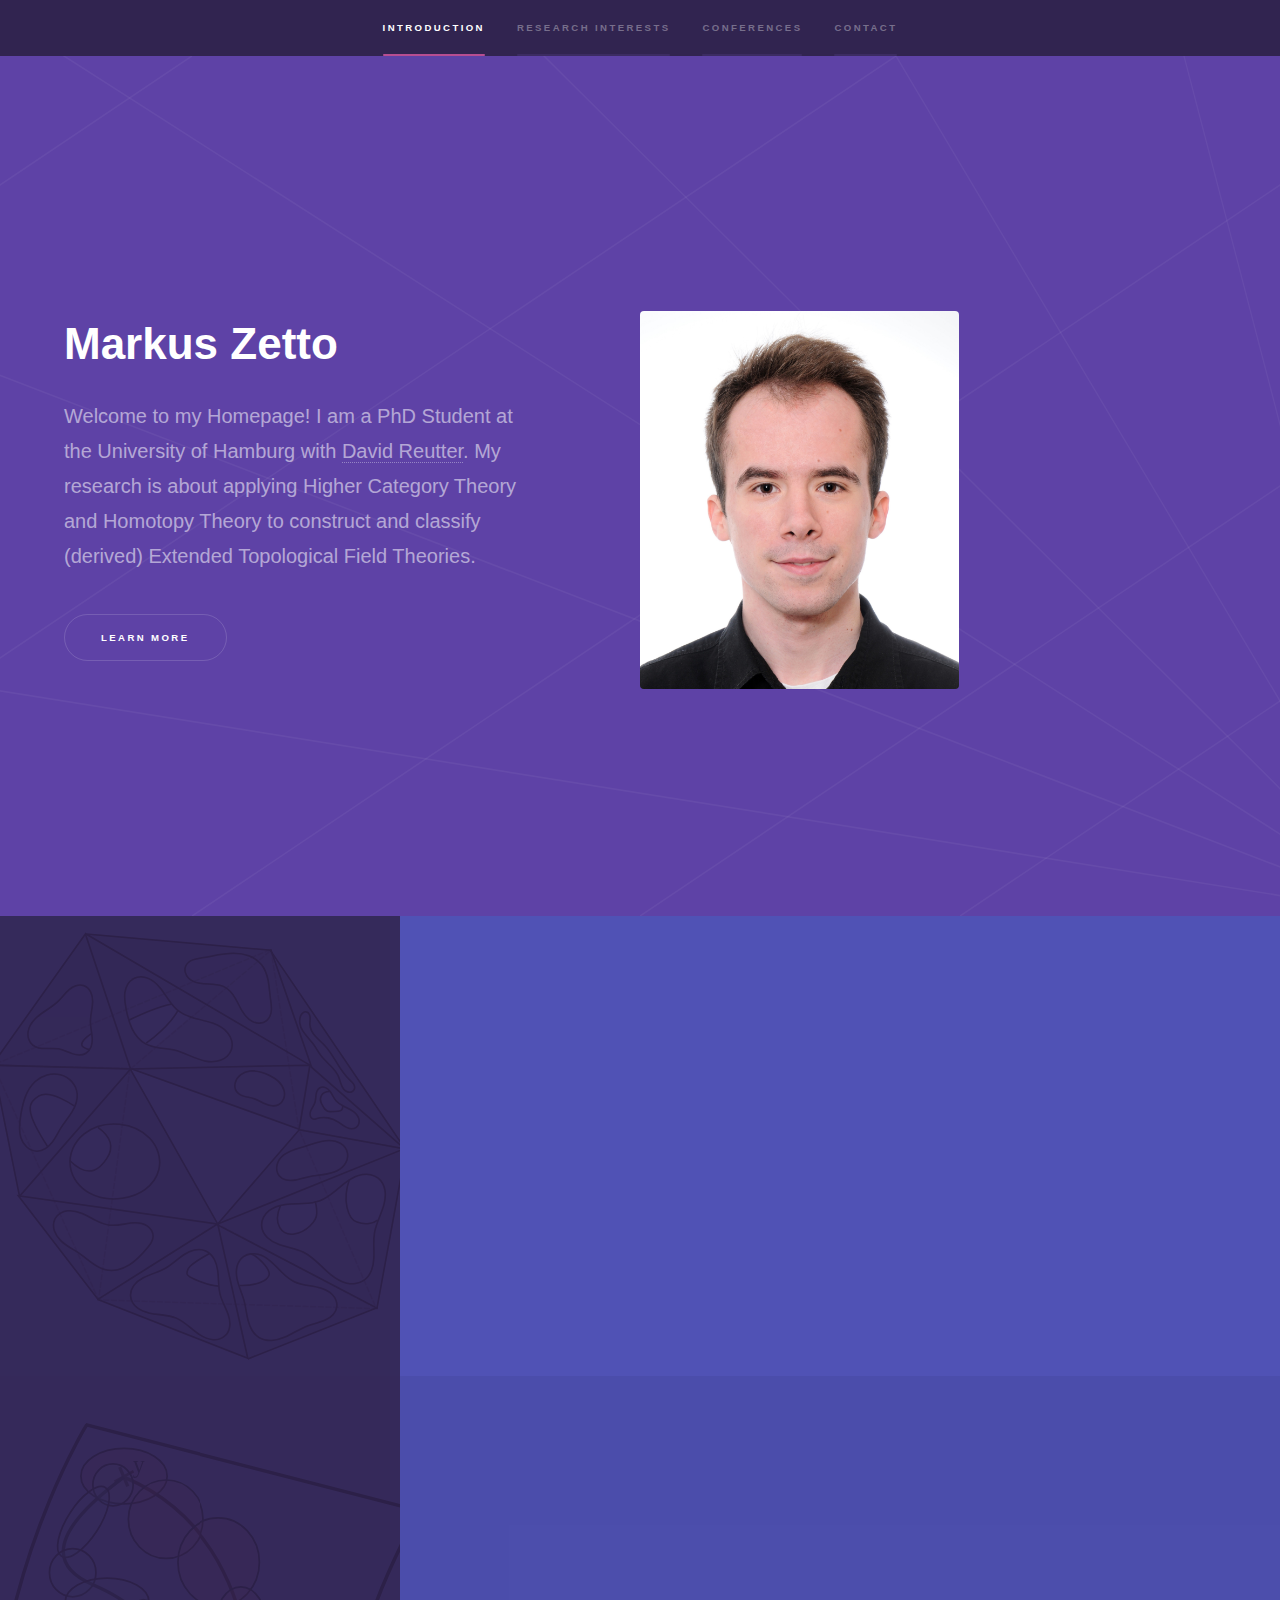
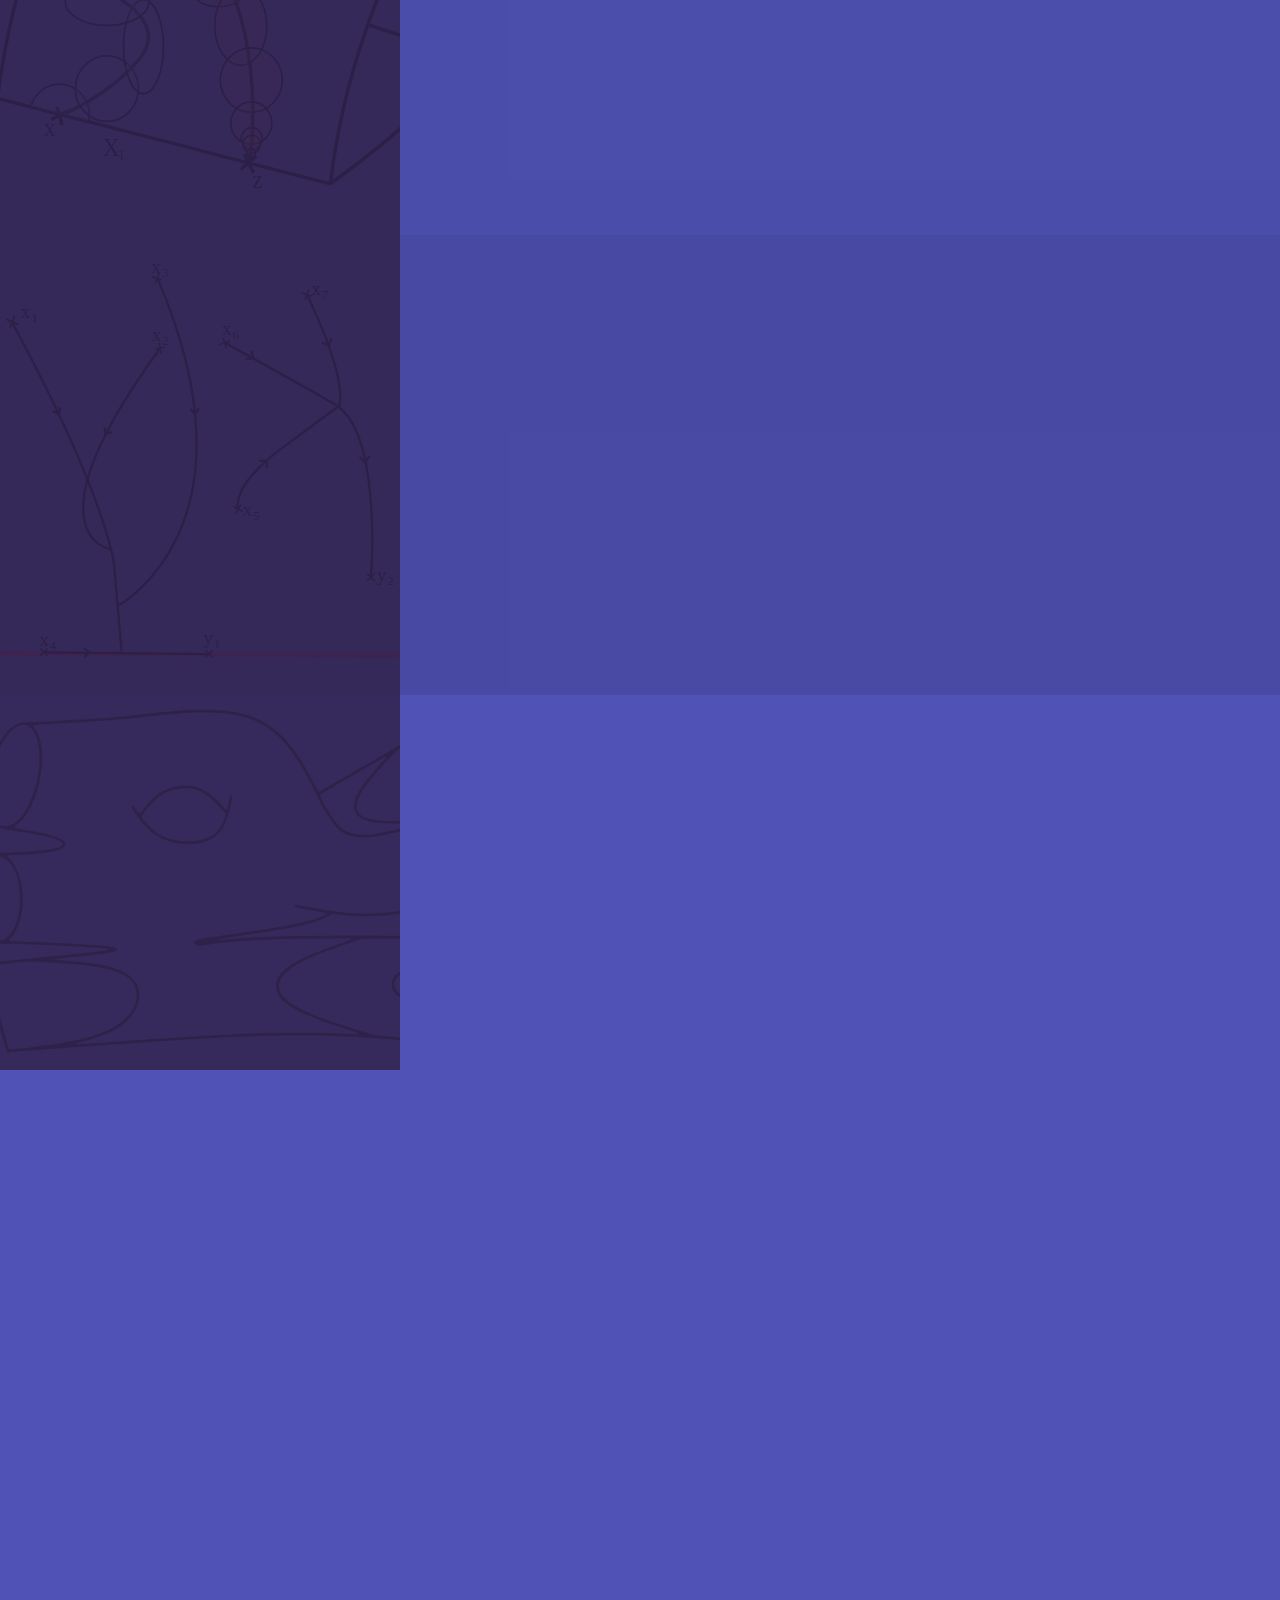
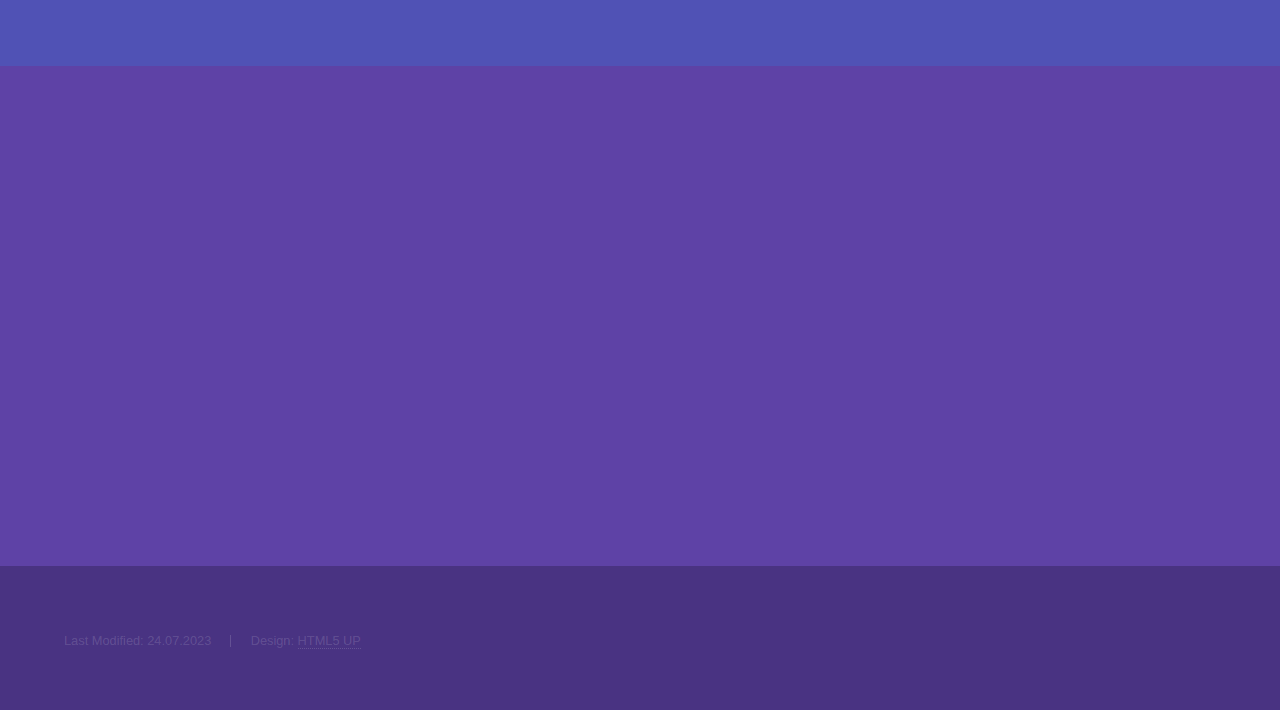
==== index.html @ 91f17060 "lol" ====
<!DOCTYPE HTML>
<!--
	Hyperspace by HTML5 UP
	html5up.net | @ajlkn
	Free for personal and commercial use under the CCA 3.0 license (html5up.net/license)
-->
<html>
	<head>
		<title>Markus Zetto</title>
		
		<link rel="icon" type="image/svg+xml" href="favicon.svg" sizes="any">
		<link rel="icon" href="/favicon.png" type="image/png">
		<!--link rel="shortcut icon" href="/favicon.ico">
		<link rel="icon" type="image/png" href="images/favicon.png" sizes="32x32">
		<!--link rel="icon" type="image/png" href="images/favicon.png" sizes="96x96">
		<link rel="apple-touch-icon" sizes="180x180" href="/apple-touch-icon.png">
		<meta name="msapplication-TileColor" content="#ffffff">
		<meta name="msapplication-TileImage" content="/mstile-144x144.png"-->
		
		<meta charset="utf-8" />
		<meta name="viewport" content="width=device-width, initial-scale=1, user-scalable=no" />
		<link rel="stylesheet" href="assets/css/main.css" />
		<noscript><link rel="stylesheet" href="assets/css/noscript.css" /></noscript>
	</head>
	<body class="is-preload">

		<!-- Sidebar -->
			<section id="sidebar">
				<div class="inner">
					<nav>
						<ul>
							<li><a href="#intro">Introduction</a></li>
							<li><a href="#one">Research Interests</a></li>
							<li><a href="#two">Conferences</a></li-->
							<li><a href="#three">Contact</a></li>
						</ul>
					</nav>
				</div>
			</section>

		<!-- Wrapper -->
			<div id="wrapper">

				<!-- Intro -->
					<section id="intro" class="wrapper style1 fullscreen fade-up">
						<div class="inner row">
								<div class="col-8 col-5-large col-12-medium">
									<h1>Markus Zetto</h1>
									<p>Welcome to my Homepage! I am a PhD Student at the University of Hamburg with <a href="https://www.davidreutter.com/">David Reutter</a>. My research is about applying Higher Category Theory and Homotopy Theory to construct and classify (derived) Extended Topological Field Theories.</p>
									<ul class="actions">
										<li><a href="#one" class="button scrolly">Learn more</a></li>
									</ul>
								</div>
								<div class="col-4 col-5-large col-12-medium">
									<span class="image portr"><img src="images/photo_crop.jpg" alt=""></span>
								</div>
						</div>
						<!--div class="inner">
							<h1>Markus Zetto</h1>
							<p>Welcome to my Homepage! I am a PhD Student at the University of Hamburg with <a href="https://www.davidreutter.com/">David Reutter</a>. My research is about applying Higher Category Theory and Homotopy Theory to construct and classify (derived) Extended Topological Field Theories.</p>
							<ul class="actions">
								<li><a href="#one" class="button scrolly">Learn more</a></li>
							</ul>
						</div-->
					</section>
					
					<!--section id="bio" class="wrapper style1 fade-up">
						<div class="inner">
							<h2>About Me</h2>
							
							
						</div>
					</section-->

				<!-- One -->
					<section id="one" class="wrapper style2 spotlights">
						<section>
							<a href="enriched.html" class="image"><img src="images/defect-foam-bg.svg" alt="" data-position="center center" /></a>
							<div class="content">
								<div class="inner">
									<h2>Enriched ∞-categories and Extended TFTs</h2>
									<p>While (weak) n-categories and (∞,n)-categories are of central importance in the study of extended topological field theories, they are notoriously hard to even define, let only work with. However, their description via iterated weak enrichment can be used to prove a surprising amount of statements from general principles. Currently, I am using the machinery of enriched ∞-categories to construct and characterize lax idempotents, also known as condensations, in them. This and related constructions should prove useful to construct and classify (derived) Extended TFTs.</p>
									<ul class="actions">
										<li><a href="enriched.html" class="button">Learn more</a></li>
									</ul>
								</div>
							</div>
						</section>
						<section>
							<a href="l-groups.html" class="image"><img src="images/exittransport-bg.svg" alt="" data-position="top center" /></a>
							<div class="content">
								<div class="inner">
									<h2>Hermitian K-Theory and Applications</h2>
									<p>Non-degenerate (anti-)symmetric bilinear forms, as well as quadratic forms, appear in many areas of mathematics - often in a derived context, consider for example the intersection form on a manifold (or Witt stratified space) inducing Poincaré duality, or shifted symplectic forms in field theory. After dividing by a bordism relation, they assemble into the algebraic L-groups, the study of which is important in contexts which ask about the existence or classification of the above structures. For instance, I want to develop the L-groups of Verdier self-dual constructible sheaves as useful, calculable invariants of a good stratified space.</p>
									<ul class="actions">
										<li><a href="l-groups.html" class="button">Learn more</a></li>
									</ul>
								</div>
							</div>
						</section>
						<section>
							<a href="factorization-algebras.html" class="image"><img src="images/entermultidromy.svg" alt="" data-position="25% 25%" /></a>
							<div class="content">
								<div class="inner">
									<h2>Classical Field Theory</h2>
									<p>Interestingly, the BV formalism that associates to a field theory its BV-complex, i.e. perturbative phase space, has a neat interpretation in derived geomtry. The covariant phase space associated to an action will generally be a derived stack (possibly equipped with smooth/ functional analytic information), which can be made explicit for AKSZ-theories. I am thinking about the extension of these construction to higher codimension, i.e. the relationship between extended field theories with values in Lagriangian corresponences of derived stacks, simplicial BV-theories and the (global, or state-summed) BV-BFV complex.</p>
									<ul class="actions">
										<li><a href="factorization-algebras.html" class="button">Learn more</a></li>
									</ul>
								</div>
							</div>
						</section>
						<section>
							<a href="notes.html" class="image"><img src="images/complicated-strings-bg.svg" alt="" data-position="25% 25%" /></a>
							<div class="content">
								<div class="inner">
									<h2> Further Interests </h2>
									<p>Higher Category Theory and Higher Algebra, Derived & Spectral Algebraic Geometry, Factorization Algebras, Stratified Homotopy Theory and Topology of Stratified Manifolds, Factorization Algebras. I want to learn more about Fusion Categories & State Sums, Algebraic K-Theory, Exodromy & étale homotopy theory, Chromatic Homotopy Theory.</p>
									<!--p>Maybe you are interested in <a href="notes.html">Notes and Miscellaneous</a>.</p-->
									<ul class="actions">
										<li><a href="notes.html" class="button">Notes and Miscellaneous</a></li>
									</ul>
							</div>
						</section>
					</section>




				<!-- Two -->
					<section id="two" class="wrapper style2 fade-up">
						<div class="inner">
							<h2>Visited Conferences</h2>
							<div class="table-wrapper">
										<table class="alt">
											<thead>
												<tr>
													<th>Time</th>
													<th>Name</th>
													<th>Place</th>
												</tr>
											</thead>
											<tbody>
												<tr>
													<td>18.-22.09.2023</td>
													<td>Conference on Characteristic Classes and Singular Spaces</td>
													<td>Kiel, Germany</td>
												</tr>
												<tr>
													<td>14.-18.08.2023</td>
													<td>Higher Structures in Functorial Field Theory</td>
													<td>Regensburg, Germany</td>
												</tr>
												<tr>
													<td>19.-23.06.2023</td>
													<td>Hausdorff School: TQFTs and their connections to representation theory and mathematical physics</td>
													<td>Bonn, Germany</td>
												</tr>
												<tr>
													<td>22.-24.03.2023</td>
													<td>Higher categorical methods in algebra and geometry</td>
													<td>Hamburg, Germany</td>
												</tr>
												<tr>
													<td>18.-22.07.2022</td>
													<td>Domoschool 2022: Gauge Theory and the Langlands Program</td>
													<td>Domodossola, Italy</td>
												</tr>
												<tr>
													<td>04.-08.10.2021</td>
													<td>Pure Spinors, Superalgebras, and Holomorphic Twists</td>
													<td>Heidelberg, Germany</td>
												</tr>
												<tr>
													<td>12.-16.07.2021</td>
													<td>Junior Researchers Conference: Higher Structures in QFT and String Theory</td>
													<td>Online</td>
												</tr>
											</tbody>
										</table>
									</div>
							<!--div class="features">
								<section>
									<span class="icon solid major fa-infinity fa-spin"></span>
									<h3>Enriched ∞-categories</h3>
									<p>While (weak) n-categories and (∞,n)-categories are of central importance in the study of extended topological field theories, they are notoriously hard to even define, let only work with. However, their descreption via iterated weak enrichment can be used to prove a surprising amount of statements from general principles. For example, I am using the machinery of enriched ∞-categories to construct and characterize lax idempotents, also known as condensations, in them.</p>
								</section>
								<section>
									<span class="icon solid major fa-vector-square fa-beat"></span>
									<h3>Hermitian K-Theory and Applications</h3>
									<p>Non-degenerate (anti-)symmetric bilinear forms, as well as quadratic forms, appear in many areas of mathematics - often in a derived context, consider for example the intersection form on a manifold (or Witt stratified space) inducing Poincaré duality, or shifted symplectic forms in field theory. After dividing by a bordism relation, they assemble into the algebraic L-groups, the study of which is important in context which ask about the existence or classification of the above structures. In fact, I want to consider the L-group of Verdier-selft dual constructible sheaves as a useful, calculable invariant of a good stratified space.</p>
								</section>
								<section>
									<span class="icon solid major fa-wave-square fa-shake"></span>
									<h3>Extended Classical Field Theory</h3>
									<p>Interestingly, the BV formalism that associates to a field theory its BV-complex, i.e. perturbative phase space, has a derived geometric interpretation. In fact, the covariant phase space will generally be a derived stack (possibly equipped with smooth/ functional analytic information), which can be made explicit for AKSZ-theories. I am thinking about the extension of these construction to higher codimension, i.e. the relationship between extended field theories with values in Lagriangian corresponences of derived stacks, simplicial BV-theories and the (global, or state-summed) BV-BFV complex.</p>
								</section>
								<section>
									<span class="icon solid major ellipsis fa-spin"></span>
									<h3>Further Interests</h3>
									<p>Higher Category Theory, Derived & Spectral Algebraic Geometry, Factorization Algebras, Stratified Homotopy Theory, Extended Topological Field Theories. I want to learn more about </p>
								</section>
							</div-->
							<!--ul class="actions">
								<li><a href="generic.html" class="button">Learn more</a></li>
							</ul-->
						</div>
					</section>

				<!-- Three -->
					<section id="three" class="wrapper style1 fade-up">
						<div class="inner">
							<h2>Contact</h2>
							<p>If you are interested in, or want to talk about anything of the above, do not hesitate to send me a mail!</p>
							<!--div class="split style1">
								<section>
									<form method="post" action="#">
										<div class="fields">
											<div class="field half">
												<label for="name">Name</label>
												<input type="text" name="name" id="name" />
											</div>
											<div class="field half">
												<label for="email">Email</label>
												<input type="text" name="email" id="email" />
											</div>
											<div class="field">
												<label for="message">Message</label>
												<textarea name="message" id="message" rows="5"></textarea>
											</div>
										</div>
										<ul class="actions">
											<li><a href="" class="button submit">Send Message</a></li>
										</ul>
								</form>
								</section>
								<section>
									<ul class="contact">
										<li>
											<h3>Address</h3>
											<span>Room 4.30 <br />
											Bundesstraße 55 <br />
											20146 Hamburg<br />
											Germany</span>
										</li>
										<li>
											<h3>Email</h3>
											<a href="#">markus.zetto@uni-hamburg.de</a>
										</li>
										<li>
											<h3>Phone</h3>
											<span>(000) 000-0000</span>
										</li>
										<li>
											<h3>Social</h3>
											<ul class="icons">
												<li><a href="#" class="icon brands fa-twitter"><span class="label">Twitter</span></a></li>
												<li><a href="#" class="icon brands fa-facebook-f"><span class="label">Facebook</span></a></li>
												<li><a href="#" class="icon brands fa-github"><span class="label">GitHub</span></a></li>
												<li><a href="#" class="icon brands fa-instagram"><span class="label">Instagram</span></a></li>
												<li><a href="#" class="icon brands fa-linkedin-in"><span class="label">LinkedIn</span></a></li>
											</ul>
										</li>
									</ul>
								</section>
							</div-->
							<ul class="contact">
								<li>
									<h3>Address</h3>
									<span>Markus Zetto <br \>
									Room 4.30 <br />
									Bundesstraße 55 <br />
									20146 Hamburg<br />
									Germany</span>
								</li>
								<li>
									<!--h3>Email</h3-->
									<b>Email: </b><a href="mailto:[firstname].[lastname]@uni-hamburg.de">[firstname].[lastname]@uni-hamburg.de</a> <br />
									<b>Phone: </b><span>+49-40-42838-4130</span>
								</li>
								<!--li>
									<h3>Phone</h3>
									<span>+49-40-42838-4130</span>
								</li-->
								<!--li>
									<h3>Social</h3>
									<ul class="icons">
										<li><a href="#" class="icon brands fa-twitter"><span class="label">Twitter</span></a></li>
										<li><a href="#" class="icon brands fa-facebook-f"><span class="label">Facebook</span></a></li>
										<li><a href="#" class="icon brands fa-github"><span class="label">GitHub</span></a></li>
										<li><a href="#" class="icon brands fa-instagram"><span class="label">Instagram</span></a></li>
										<li><a href="#" class="icon brands fa-linkedin-in"><span class="label">LinkedIn</span></a></li>
									</ul>
								</li-->
							</ul>
						</div>
					</section>

			</div>

		<!-- Footer -->
			<footer id="footer" class="wrapper style1-alt">
				<div class="inner">
					<ul class="menu">
						<li>Last Modified: 24.07.2023</li><li>Design: <a href="http://html5up.net">HTML5 UP</a></li>
					</ul>
				</div>
			</footer>

		<!-- Scripts -->
			<script src="assets/js/jquery.min.js"></script>
			<script src="assets/js/jquery.scrollex.min.js"></script>
			<script src="assets/js/jquery.scrolly.min.js"></script>
			<script src="assets/js/browser.min.js"></script>
			<script src="assets/js/breakpoints.min.js"></script>
			<script src="assets/js/util.js"></script>
			<script src="assets/js/main.js"></script>

	</body>
</html>
---- assets/css/main.css ----
@import url(fontawesome-all.min.css);

/*
	Hyperspace by HTML5 UP
	html5up.net | @ajlkn
	Free for personal and commercial use under the CCA 3.0 license (html5up.net/license)
*/

html, body, div, span, applet, object,
iframe, h1, h2, h3, h4, h5, h6, p, blockquote,
pre, a, abbr, acronym, address, big, cite,
code, del, dfn, em, img, ins, kbd, q, s, samp,
small, strike, strong, sub, sup, tt, var, b,
u, i, center, dl, dt, dd, ol, ul, li, fieldset,
form, label, legend, table, caption, tbody,
tfoot, thead, tr, th, td, article, aside,
canvas, details, embed, figure, figcaption,
footer, header, hgroup, menu, nav, output, ruby,
section, summary, time, mark, audio, video {
	margin: 0;
	padding: 0;
	border: 0;
	font-size: 100%;
	font: inherit;
	vertical-align: baseline;}

article, aside, details, figcaption, figure,
footer, header, hgroup, menu, nav, section {
	display: block;}

body {
	line-height: 1;
}

ol, ul {
	list-style: none;
}

blockquote, q {
	quotes: none;
}

	blockquote:before, blockquote:after, q:before, q:after {
		content: '';
		content: none;
	}

table {
	border-collapse: collapse;
	border-spacing: 0;
}

body {
	-webkit-text-size-adjust: none;
}

mark {
	background-color: transparent;
	color: inherit;
}

input::-moz-focus-inner {
	border: 0;
	padding: 0;
}

input, select, textarea {
	-moz-appearance: none;
	-webkit-appearance: none;
	-ms-appearance: none;
	appearance: none;
}

/* Basic */

	@-ms-viewport {
		width: device-width;
	}

	body {
		-ms-overflow-style: scrollbar;
	}

	@media screen and (max-width: 480px) {

		html, body {
			min-width: 320px;
		}

	}

	html {
		box-sizing: border-box;
	}

	*, *:before, *:after {
		box-sizing: inherit;
	}

	body {
		background: #312450;
	}

		body.is-preload *, body.is-preload *:before, body.is-preload *:after {
			-moz-animation: none !important;
			-webkit-animation: none !important;
			-ms-animation: none !important;
			animation: none !important;
			-moz-transition: none !important;
			-webkit-transition: none !important;
			-ms-transition: none !important;
			transition: none !important;
		}

/* Type */

	body, input, select, textarea {
		color: rgba(255, 255, 255, 0.55);
		font-family: Arial, Helvetica, sans-serif;
		font-size: 16.5pt;
		font-weight: normal;
		line-height: 1.75;
	}

		@media screen and (max-width: 1680px) {

			body, input, select, textarea {
				font-size: 13pt;
			}

		}

		@media screen and (max-width: 1280px) {

			body, input, select, textarea {
				font-size: 12pt;
			}

		}

		@media screen and (max-width: 360px) {

			body, input, select, textarea {
				font-size: 11pt;
			}

		}

	a {
		-moz-transition: color 0.2s ease, border-bottom-color 0.2s ease;
		-webkit-transition: color 0.2s ease, border-bottom-color 0.2s ease;
		-ms-transition: color 0.2s ease, border-bottom-color 0.2s ease;
		transition: color 0.2s ease, border-bottom-color 0.2s ease;
		border-bottom: dotted 1px rgba(255, 255, 255, 0.35);
		color: inherit;
		text-decoration: none;
	}

		a:hover {
			border-bottom-color: transparent;
			color: #ffffff;
		}

	strong, b {
		color: #ffffff;
		font-weight: bold;
	}

	em, i {
		font-style: italic;
	}

	p {
		margin: 0 0 2em 0;
	}

	h1, h2, h3, h4, h5, h6 {
		color: #ffffff;
		font-weight: bold;
		line-height: 1.5;
		margin: 0 0 0.5em 0;
	}

		h1 a, h2 a, h3 a, h4 a, h5 a, h6 a {
			color: inherit;
			text-decoration: none;
		}

	h1 {
		font-size: 2.75em;
	}

		h1.major {
			margin: 0 0 1.3em 0;
			position: relative;
			padding-bottom: 0.35em;
		}

			h1.major:after {
				background-image: -moz-linear-gradient(to right, #5e42a6, #b74e91);
				background-image: -webkit-linear-gradient(to right, #5e42a6, #b74e91);
				background-image: -ms-linear-gradient(to right, #5e42a6, #b74e91);
				background-image: linear-gradient(to right, #5e42a6, #b74e91);
				-moz-transition: max-width 0.2s ease;
				-webkit-transition: max-width 0.2s ease;
				-ms-transition: max-width 0.2s ease;
				transition: max-width 0.2s ease;
				border-radius: 0.2em;
				bottom: 0;
				content: '';
				height: 0.05em;
				position: absolute;
				right: 0;
				width: 100%;
			}

	h2 {
		font-size: 1.75em;
	}

	h3 {
		font-size: 1.1em;
	}

	h4 {
		font-size: 1em;
	}

	h5 {
		font-size: 0.8em;
	}

	h6 {
		font-size: 0.6em;
	}

	@media screen and (max-width: 736px) {

		h1 {
			font-size: 2em;
		}

		h2 {
			font-size: 1.25em;
		}

		h3 {
			font-size: 1em;
		}

		h4 {
			font-size: 0.8em;
		}

		h5 {
			font-size: 0.6em;
		}

		h6 {
			font-size: 0.6em;
		}

	}

	sub {
		font-size: 0.8em;
		position: relative;
		top: 0.5em;
	}

	sup {
		font-size: 0.8em;
		position: relative;
		top: -0.5em;
	}

	blockquote {
		border-left: solid 4px rgba(255, 255, 255, 0.15);
		font-style: italic;
		margin: 0 0 2em 0;
		padding: 0.5em 0 0.5em 2em;
	}

	code {
		background: rgba(255, 255, 255, 0.05);
		border-radius: 0.25em;
		border: solid 1px rgba(255, 255, 255, 0.15);
		font-family: "Courier New", monospace;
		font-size: 0.9em;
		margin: 0 0.25em;
		padding: 0.25em 0.65em;
	}

	pre {
		-webkit-overflow-scrolling: touch;
		font-family: "Courier New", monospace;
		font-size: 0.9em;
		margin: 0 0 2em 0;
	}

		pre code {
			display: block;
			line-height: 1.75em;
			padding: 1em 1.5em;
			overflow-x: auto;
		}

	hr {
		border: 0;
		border-bottom: solid 1px rgba(255, 255, 255, 0.15);
		margin: 2em 0;
	}

		hr.major {
			margin: 3em 0;
		}

	.align-left {
		text-align: left;
	}

	.align-center {
		text-align: center;
	}

	.align-right {
		text-align: right;
	}

/* Row */

	.row {
		display: flex;
		flex-wrap: wrap;
		box-sizing: border-box;
		align-items: stretch;
	}

		.row > * {
			box-sizing: border-box;
		}

		.row.gtr-uniform > * > :last-child {
			margin-bottom: 0;
		}

		.row.aln-left {
			justify-content: flex-start;
		}

		.row.aln-center {
			justify-content: center;
		}

		.row.aln-right {
			justify-content: flex-end;
		}

		.row.aln-top {
			align-items: flex-start;
		}

		.row.aln-middle {
			align-items: center;
		}

		.row.aln-bottom {
			align-items: flex-end;
		}

		.row > .imp {
			order: -1;
		}

		.row > .col-1 {
			width: 8.33333%;
		}

		.row > .off-1 {
			margin-left: 8.33333%;
		}

		.row > .col-2 {
			width: 16.66667%;
		}

		.row > .off-2 {
			margin-left: 16.66667%;
		}

		.row > .col-3 {
			width: 25%;
		}

		.row > .off-3 {
			margin-left: 25%;
		}

		.row > .col-4 {
			width: 33.33333%;
		}

		.row > .off-4 {
			margin-left: 33.33333%;
		}

		.row > .col-5 {
			width: 41.66667%;
		}

		.row > .off-5 {
			margin-left: 41.66667%;
		}

		.row > .col-6 {
			width: 50%;
		}

		.row > .off-6 {
			margin-left: 50%;
		}

		.row > .col-7 {
			width: 58.33333%;
		}

		.row > .off-7 {
			margin-left: 58.33333%;
		}

		.row > .col-8 {
			width: 66.66667%;
		}

		.row > .off-8 {
			margin-left: 66.66667%;
		}

		.row > .col-9 {
			width: 75%;
		}

		.row > .off-9 {
			margin-left: 75%;
		}

		.row > .col-10 {
			width: 83.33333%;
		}

		.row > .off-10 {
			margin-left: 83.33333%;
		}

		.row > .col-11 {
			width: 91.66667%;
		}

		.row > .off-11 {
			margin-left: 91.66667%;
		}

		.row > .col-12 {
			width: 100%;
		}

		.row > .off-12 {
			margin-left: 100%;
		}

		.row.gtr-0 {
			margin-top: 0;
			margin-left: 0em;
		}

			.row.gtr-0 > * {
				padding: 0 0 0 0em;
			}

			.row.gtr-0.gtr-uniform {
				margin-top: 0em;
			}

				.row.gtr-0.gtr-uniform > * {
					padding-top: 0em;
				}

		.row.gtr-25 {
			margin-top: 0;
			margin-left: -0.375em;
		}

			.row.gtr-25 > * {
				padding: 0 0 0 0.375em;
			}

			.row.gtr-25.gtr-uniform {
				margin-top: -0.375em;
			}

				.row.gtr-25.gtr-uniform > * {
					padding-top: 0.375em;
				}

		.row.gtr-50 {
			margin-top: 0;
			margin-left: -0.75em;
		}

			.row.gtr-50 > * {
				padding: 0 0 0 0.75em;
			}

			.row.gtr-50.gtr-uniform {
				margin-top: -0.75em;
			}

				.row.gtr-50.gtr-uniform > * {
					padding-top: 0.75em;
				}

		.row {
			margin-top: 0;
			margin-left: -1.5em;
		}

			.row > * {
				padding: 0 0 0 1.5em;
			}

			.row.gtr-uniform {
				margin-top: -1.5em;
			}

				.row.gtr-uniform > * {
					padding-top: 1.5em;
				}

		.row.gtr-150 {
			margin-top: 0;
			margin-left: -2.25em;
		}

			.row.gtr-150 > * {
				padding: 0 0 0 2.25em;
			}

			.row.gtr-150.gtr-uniform {
				margin-top: -2.25em;
			}

				.row.gtr-150.gtr-uniform > * {
					padding-top: 2.25em;
				}

		.row.gtr-200 {
			margin-top: 0;
			margin-left: -3em;
		}

			.row.gtr-200 > * {
				padding: 0 0 0 3em;
			}

			.row.gtr-200.gtr-uniform {
				margin-top: -3em;
			}

				.row.gtr-200.gtr-uniform > * {
					padding-top: 3em;
				}

		@media screen and (max-width: 1680px) {

			.row {
				display: flex;
				flex-wrap: wrap;
				box-sizing: border-box;
				align-items: stretch;
			}

				.row > * {
					box-sizing: border-box;
				}

				.row.gtr-uniform > * > :last-child {
					margin-bottom: 0;
				}

				.row.aln-left {
					justify-content: flex-start;
				}

				.row.aln-center {
					justify-content: center;
				}

				.row.aln-right {
					justify-content: flex-end;
				}

				.row.aln-top {
					align-items: flex-start;
				}

				.row.aln-middle {
					align-items: center;
				}

				.row.aln-bottom {
					align-items: flex-end;
				}

				.row > .imp-xlarge {
					order: -1;
				}

				.row > .col-1-xlarge {
					width: 8.33333%;
				}

				.row > .off-1-xlarge {
					margin-left: 8.33333%;
				}

				.row > .col-2-xlarge {
					width: 16.66667%;
				}

				.row > .off-2-xlarge {
					margin-left: 16.66667%;
				}

				.row > .col-3-xlarge {
					width: 25%;
				}

				.row > .off-3-xlarge {
					margin-left: 25%;
				}

				.row > .col-4-xlarge {
					width: 33.33333%;
				}

				.row > .off-4-xlarge {
					margin-left: 33.33333%;
				}

				.row > .col-5-xlarge {
					width: 41.66667%;
				}

				.row > .off-5-xlarge {
					margin-left: 41.66667%;
				}

				.row > .col-6-xlarge {
					width: 50%;
				}

				.row > .off-6-xlarge {
					margin-left: 50%;
				}

				.row > .col-7-xlarge {
					width: 58.33333%;
				}

				.row > .off-7-xlarge {
					margin-left: 58.33333%;
				}

				.row > .col-8-xlarge {
					width: 66.66667%;
				}

				.row > .off-8-xlarge {
					margin-left: 66.66667%;
				}

				.row > .col-9-xlarge {
					width: 75%;
				}

				.row > .off-9-xlarge {
					margin-left: 75%;
				}

				.row > .col-10-xlarge {
					width: 83.33333%;
				}

				.row > .off-10-xlarge {
					margin-left: 83.33333%;
				}

				.row > .col-11-xlarge {
					width: 91.66667%;
				}

				.row > .off-11-xlarge {
					margin-left: 91.66667%;
				}

				.row > .col-12-xlarge {
					width: 100%;
				}

				.row > .off-12-xlarge {
					margin-left: 100%;
				}

				.row.gtr-0 {
					margin-top: 0;
					margin-left: 0em;
				}

					.row.gtr-0 > * {
						padding: 0 0 0 0em;
					}

					.row.gtr-0.gtr-uniform {
						margin-top: 0em;
					}

						.row.gtr-0.gtr-uniform > * {
							padding-top: 0em;
						}

				.row.gtr-25 {
					margin-top: 0;
					margin-left: -0.375em;
				}

					.row.gtr-25 > * {
						padding: 0 0 0 0.375em;
					}

					.row.gtr-25.gtr-uniform {
						margin-top: -0.375em;
					}

						.row.gtr-25.gtr-uniform > * {
							padding-top: 0.375em;
						}

				.row.gtr-50 {
					margin-top: 0;
					margin-left: -0.75em;
				}

					.row.gtr-50 > * {
						padding: 0 0 0 0.75em;
					}

					.row.gtr-50.gtr-uniform {
						margin-top: -0.75em;
					}

						.row.gtr-50.gtr-uniform > * {
							padding-top: 0.75em;
						}

				.row {
					margin-top: 0;
					margin-left: -1.5em;
				}

					.row > * {
						padding: 0 0 0 1.5em;
					}

					.row.gtr-uniform {
						margin-top: -1.5em;
					}

						.row.gtr-uniform > * {
							padding-top: 1.5em;
						}

				.row.gtr-150 {
					margin-top: 0;
					margin-left: -2.25em;
				}

					.row.gtr-150 > * {
						padding: 0 0 0 2.25em;
					}

					.row.gtr-150.gtr-uniform {
						margin-top: -2.25em;
					}

						.row.gtr-150.gtr-uniform > * {
							padding-top: 2.25em;
						}

				.row.gtr-200 {
					margin-top: 0;
					margin-left: -3em;
				}

					.row.gtr-200 > * {
						padding: 0 0 0 3em;
					}

					.row.gtr-200.gtr-uniform {
						margin-top: -3em;
					}

						.row.gtr-200.gtr-uniform > * {
							padding-top: 3em;
						}

		}

		@media screen and (max-width: 1280px) {

			.row {
				display: flex;
				flex-wrap: wrap;
				box-sizing: border-box;
				align-items: stretch;
			}

				.row > * {
					box-sizing: border-box;
				}

				.row.gtr-uniform > * > :last-child {
					margin-bottom: 0;
				}

				.row.aln-left {
					justify-content: flex-start;
				}

				.row.aln-center {
					justify-content: center;
				}

				.row.aln-right {
					justify-content: flex-end;
				}

				.row.aln-top {
					align-items: flex-start;
				}

				.row.aln-middle {
					align-items: center;
				}

				.row.aln-bottom {
					align-items: flex-end;
				}

				.row > .imp-large {
					order: -1;
				}

				.row > .col-1-large {
					width: 8.33333%;
				}

				.row > .off-1-large {
					margin-left: 8.33333%;
				}

				.row > .col-2-large {
					width: 16.66667%;
				}

				.row > .off-2-large {
					margin-left: 16.66667%;
				}

				.row > .col-3-large {
					width: 25%;
				}

				.row > .off-3-large {
					margin-left: 25%;
				}

				.row > .col-4-large {
					width: 33.33333%;
				}

				.row > .off-4-large {
					margin-left: 33.33333%;
				}

				.row > .col-5-large {
					width: 41.66667%;
				}

				.row > .off-5-large {
					margin-left: 41.66667%;
				}

				.row > .col-6-large {
					width: 50%;
				}

				.row > .off-6-large {
					margin-left: 50%;
				}

				.row > .col-7-large {
					width: 58.33333%;
				}

				.row > .off-7-large {
					margin-left: 58.33333%;
				}

				.row > .col-8-large {
					width: 66.66667%;
				}

				.row > .off-8-large {
					margin-left: 66.66667%;
				}

				.row > .col-9-large {
					width: 75%;
				}

				.row > .off-9-large {
					margin-left: 75%;
				}

				.row > .col-10-large {
					width: 83.33333%;
				}

				.row > .off-10-large {
					margin-left: 83.33333%;
				}

				.row > .col-11-large {
					width: 91.66667%;
				}

				.row > .off-11-large {
					margin-left: 91.66667%;
				}

				.row > .col-12-large {
					width: 100%;
				}

				.row > .off-12-large {
					margin-left: 100%;
				}

				.row.gtr-0 {
					margin-top: 0;
					margin-left: 0em;
				}

					.row.gtr-0 > * {
						padding: 0 0 0 0em;
					}

					.row.gtr-0.gtr-uniform {
						margin-top: 0em;
					}

						.row.gtr-0.gtr-uniform > * {
							padding-top: 0em;
						}

				.row.gtr-25 {
					margin-top: 0;
					margin-left: -0.375em;
				}

					.row.gtr-25 > * {
						padding: 0 0 0 0.375em;
					}

					.row.gtr-25.gtr-uniform {
						margin-top: -0.375em;
					}

						.row.gtr-25.gtr-uniform > * {
							padding-top: 0.375em;
						}

				.row.gtr-50 {
					margin-top: 0;
					margin-left: -0.75em;
				}

					.row.gtr-50 > * {
						padding: 0 0 0 0.75em;
					}

					.row.gtr-50.gtr-uniform {
						margin-top: -0.75em;
					}

						.row.gtr-50.gtr-uniform > * {
							padding-top: 0.75em;
						}

				.row {
					margin-top: 0;
					margin-left: -1.5em;
				}

					.row > * {
						padding: 0 0 0 1.5em;
					}

					.row.gtr-uniform {
						margin-top: -1.5em;
					}

						.row.gtr-uniform > * {
							padding-top: 1.5em;
						}

				.row.gtr-150 {
					margin-top: 0;
					margin-left: -2.25em;
				}

					.row.gtr-150 > * {
						padding: 0 0 0 2.25em;
					}

					.row.gtr-150.gtr-uniform {
						margin-top: -2.25em;
					}

						.row.gtr-150.gtr-uniform > * {
							padding-top: 2.25em;
						}

				.row.gtr-200 {
					margin-top: 0;
					margin-left: -3em;
				}

					.row.gtr-200 > * {
						padding: 0 0 0 3em;
					}

					.row.gtr-200.gtr-uniform {
						margin-top: -3em;
					}

						.row.gtr-200.gtr-uniform > * {
							padding-top: 3em;
						}

		}

		@media screen and (max-width: 980px) {

			.row {
				display: flex;
				flex-wrap: wrap;
				box-sizing: border-box;
				align-items: stretch;
			}

				.row > * {
					box-sizing: border-box;
				}

				.row.gtr-uniform > * > :last-child {
					margin-bottom: 0;
				}

				.row.aln-left {
					justify-content: flex-start;
				}

				.row.aln-center {
					justify-content: center;
				}

				.row.aln-right {
					justify-content: flex-end;
				}

				.row.aln-top {
					align-items: flex-start;
				}

				.row.aln-middle {
					align-items: center;
				}

				.row.aln-bottom {
					align-items: flex-end;
				}

				.row > .imp-medium {
					order: -1;
				}

				.row > .col-1-medium {
					width: 8.33333%;
				}

				.row > .off-1-medium {
					margin-left: 8.33333%;
				}

				.row > .col-2-medium {
					width: 16.66667%;
				}

				.row > .off-2-medium {
					margin-left: 16.66667%;
				}

				.row > .col-3-medium {
					width: 25%;
				}

				.row > .off-3-medium {
					margin-left: 25%;
				}

				.row > .col-4-medium {
					width: 33.33333%;
				}

				.row > .off-4-medium {
					margin-left: 33.33333%;
				}

				.row > .col-5-medium {
					width: 41.66667%;
				}

				.row > .off-5-medium {
					margin-left: 41.66667%;
				}

				.row > .col-6-medium {
					width: 50%;
				}

				.row > .off-6-medium {
					margin-left: 50%;
				}

				.row > .col-7-medium {
					width: 58.33333%;
				}

				.row > .off-7-medium {
					margin-left: 58.33333%;
				}

				.row > .col-8-medium {
					width: 66.66667%;
				}

				.row > .off-8-medium {
					margin-left: 66.66667%;
				}

				.row > .col-9-medium {
					width: 75%;
				}

				.row > .off-9-medium {
					margin-left: 75%;
				}

				.row > .col-10-medium {
					width: 83.33333%;
				}

				.row > .off-10-medium {
					margin-left: 83.33333%;
				}

				.row > .col-11-medium {
					width: 91.66667%;
				}

				.row > .off-11-medium {
					margin-left: 91.66667%;
				}

				.row > .col-12-medium {
					width: 100%;
				}

				.row > .off-12-medium {
					margin-left: 100%;
				}

				.row.gtr-0 {
					margin-top: 0;
					margin-left: 0em;
				}

					.row.gtr-0 > * {
						padding: 0 0 0 0em;
					}

					.row.gtr-0.gtr-uniform {
						margin-top: 0em;
					}

						.row.gtr-0.gtr-uniform > * {
							padding-top: 0em;
						}

				.row.gtr-25 {
					margin-top: 0;
					margin-left: -0.375em;
				}

					.row.gtr-25 > * {
						padding: 0 0 0 0.375em;
					}

					.row.gtr-25.gtr-uniform {
						margin-top: -0.375em;
					}

						.row.gtr-25.gtr-uniform > * {
							padding-top: 0.375em;
						}

				.row.gtr-50 {
					margin-top: 0;
					margin-left: -0.75em;
				}

					.row.gtr-50 > * {
						padding: 0 0 0 0.75em;
					}

					.row.gtr-50.gtr-uniform {
						margin-top: -0.75em;
					}

						.row.gtr-50.gtr-uniform > * {
							padding-top: 0.75em;
						}

				.row {
					margin-top: 0;
					margin-left: -1.5em;
				}

					.row > * {
						padding: 0 0 0 1.5em;
					}

					.row.gtr-uniform {
						margin-top: -1.5em;
					}

						.row.gtr-uniform > * {
							padding-top: 1.5em;
						}

				.row.gtr-150 {
					margin-top: 0;
					margin-left: -2.25em;
				}

					.row.gtr-150 > * {
						padding: 0 0 0 2.25em;
					}

					.row.gtr-150.gtr-uniform {
						margin-top: -2.25em;
					}

						.row.gtr-150.gtr-uniform > * {
							padding-top: 2.25em;
						}

				.row.gtr-200 {
					margin-top: 0;
					margin-left: -3em;
				}

					.row.gtr-200 > * {
						padding: 0 0 0 3em;
					}

					.row.gtr-200.gtr-uniform {
						margin-top: -3em;
					}

						.row.gtr-200.gtr-uniform > * {
							padding-top: 3em;
						}

		}

		@media screen and (max-width: 736px) {

			.row {
				display: flex;
				flex-wrap: wrap;
				box-sizing: border-box;
				align-items: stretch;
			}

				.row > * {
					box-sizing: border-box;
				}

				.row.gtr-uniform > * > :last-child {
					margin-bottom: 0;
				}

				.row.aln-left {
					justify-content: flex-start;
				}

				.row.aln-center {
					justify-content: center;
				}

				.row.aln-right {
					justify-content: flex-end;
				}

				.row.aln-top {
					align-items: flex-start;
				}

				.row.aln-middle {
					align-items: center;
				}

				.row.aln-bottom {
					align-items: flex-end;
				}

				.row > .imp-small {
					order: -1;
				}

				.row > .col-1-small {
					width: 8.33333%;
				}

				.row > .off-1-small {
					margin-left: 8.33333%;
				}

				.row > .col-2-small {
					width: 16.66667%;
				}

				.row > .off-2-small {
					margin-left: 16.66667%;
				}

				.row > .col-3-small {
					width: 25%;
				}

				.row > .off-3-small {
					margin-left: 25%;
				}

				.row > .col-4-small {
					width: 33.33333%;
				}

				.row > .off-4-small {
					margin-left: 33.33333%;
				}

				.row > .col-5-small {
					width: 41.66667%;
				}

				.row > .off-5-small {
					margin-left: 41.66667%;
				}

				.row > .col-6-small {
					width: 50%;
				}

				.row > .off-6-small {
					margin-left: 50%;
				}

				.row > .col-7-small {
					width: 58.33333%;
				}

				.row > .off-7-small {
					margin-left: 58.33333%;
				}

				.row > .col-8-small {
					width: 66.66667%;
				}

				.row > .off-8-small {
					margin-left: 66.66667%;
				}

				.row > .col-9-small {
					width: 75%;
				}

				.row > .off-9-small {
					margin-left: 75%;
				}

				.row > .col-10-small {
					width: 83.33333%;
				}

				.row > .off-10-small {
					margin-left: 83.33333%;
				}

				.row > .col-11-small {
					width: 91.66667%;
				}

				.row > .off-11-small {
					margin-left: 91.66667%;
				}

				.row > .col-12-small {
					width: 100%;
				}

				.row > .off-12-small {
					margin-left: 100%;
				}

				.row.gtr-0 {
					margin-top: 0;
					margin-left: 0em;
				}

					.row.gtr-0 > * {
						padding: 0 0 0 0em;
					}

					.row.gtr-0.gtr-uniform {
						margin-top: 0em;
					}

						.row.gtr-0.gtr-uniform > * {
							padding-top: 0em;
						}

				.row.gtr-25 {
					margin-top: 0;
					margin-left: -0.375em;
				}

					.row.gtr-25 > * {
						padding: 0 0 0 0.375em;
					}

					.row.gtr-25.gtr-uniform {
						margin-top: -0.375em;
					}

						.row.gtr-25.gtr-uniform > * {
							padding-top: 0.375em;
						}

				.row.gtr-50 {
					margin-top: 0;
					margin-left: -0.75em;
				}

					.row.gtr-50 > * {
						padding: 0 0 0 0.75em;
					}

					.row.gtr-50.gtr-uniform {
						margin-top: -0.75em;
					}

						.row.gtr-50.gtr-uniform > * {
							padding-top: 0.75em;
						}

				.row {
					margin-top: 0;
					margin-left: -1.5em;
				}

					.row > * {
						padding: 0 0 0 1.5em;
					}

					.row.gtr-uniform {
						margin-top: -1.5em;
					}

						.row.gtr-uniform > * {
							padding-top: 1.5em;
						}

				.row.gtr-150 {
					margin-top: 0;
					margin-left: -2.25em;
				}

					.row.gtr-150 > * {
						padding: 0 0 0 2.25em;
					}

					.row.gtr-150.gtr-uniform {
						margin-top: -2.25em;
					}

						.row.gtr-150.gtr-uniform > * {
							padding-top: 2.25em;
						}

				.row.gtr-200 {
					margin-top: 0;
					margin-left: -3em;
				}

					.row.gtr-200 > * {
						padding: 0 0 0 3em;
					}

					.row.gtr-200.gtr-uniform {
						margin-top: -3em;
					}

						.row.gtr-200.gtr-uniform > * {
							padding-top: 3em;
						}

		}

		@media screen and (max-width: 480px) {

			.row {
				display: flex;
				flex-wrap: wrap;
				box-sizing: border-box;
				align-items: stretch;
			}

				.row > * {
					box-sizing: border-box;
				}

				.row.gtr-uniform > * > :last-child {
					margin-bottom: 0;
				}

				.row.aln-left {
					justify-content: flex-start;
				}

				.row.aln-center {
					justify-content: center;
				}

				.row.aln-right {
					justify-content: flex-end;
				}

				.row.aln-top {
					align-items: flex-start;
				}

				.row.aln-middle {
					align-items: center;
				}

				.row.aln-bottom {
					align-items: flex-end;
				}

				.row > .imp-xsmall {
					order: -1;
				}

				.row > .col-1-xsmall {
					width: 8.33333%;
				}

				.row > .off-1-xsmall {
					margin-left: 8.33333%;
				}

				.row > .col-2-xsmall {
					width: 16.66667%;
				}

				.row > .off-2-xsmall {
					margin-left: 16.66667%;
				}

				.row > .col-3-xsmall {
					width: 25%;
				}

				.row > .off-3-xsmall {
					margin-left: 25%;
				}

				.row > .col-4-xsmall {
					width: 33.33333%;
				}

				.row > .off-4-xsmall {
					margin-left: 33.33333%;
				}

				.row > .col-5-xsmall {
					width: 41.66667%;
				}

				.row > .off-5-xsmall {
					margin-left: 41.66667%;
				}

				.row > .col-6-xsmall {
					width: 50%;
				}

				.row > .off-6-xsmall {
					margin-left: 50%;
				}

				.row > .col-7-xsmall {
					width: 58.33333%;
				}

				.row > .off-7-xsmall {
					margin-left: 58.33333%;
				}

				.row > .col-8-xsmall {
					width: 66.66667%;
				}

				.row > .off-8-xsmall {
					margin-left: 66.66667%;
				}

				.row > .col-9-xsmall {
					width: 75%;
				}

				.row > .off-9-xsmall {
					margin-left: 75%;
				}

				.row > .col-10-xsmall {
					width: 83.33333%;
				}

				.row > .off-10-xsmall {
					margin-left: 83.33333%;
				}

				.row > .col-11-xsmall {
					width: 91.66667%;
				}

				.row > .off-11-xsmall {
					margin-left: 91.66667%;
				}

				.row > .col-12-xsmall {
					width: 100%;
				}

				.row > .off-12-xsmall {
					margin-left: 100%;
				}

				.row.gtr-0 {
					margin-top: 0;
					margin-left: 0em;
				}

					.row.gtr-0 > * {
						padding: 0 0 0 0em;
					}

					.row.gtr-0.gtr-uniform {
						margin-top: 0em;
					}

						.row.gtr-0.gtr-uniform > * {
							padding-top: 0em;
						}

				.row.gtr-25 {
					margin-top: 0;
					margin-left: -0.375em;
				}

					.row.gtr-25 > * {
						padding: 0 0 0 0.375em;
					}

					.row.gtr-25.gtr-uniform {
						margin-top: -0.375em;
					}

						.row.gtr-25.gtr-uniform > * {
							padding-top: 0.375em;
						}

				.row.gtr-50 {
					margin-top: 0;
					margin-left: -0.75em;
				}

					.row.gtr-50 > * {
						padding: 0 0 0 0.75em;
					}

					.row.gtr-50.gtr-uniform {
						margin-top: -0.75em;
					}

						.row.gtr-50.gtr-uniform > * {
							padding-top: 0.75em;
						}

				.row {
					margin-top: 0;
					margin-left: -1.5em;
				}

					.row > * {
						padding: 0 0 0 1.5em;
					}

					.row.gtr-uniform {
						margin-top: -1.5em;
					}

						.row.gtr-uniform > * {
							padding-top: 1.5em;
						}

				.row.gtr-150 {
					margin-top: 0;
					margin-left: -2.25em;
				}

					.row.gtr-150 > * {
						padding: 0 0 0 2.25em;
					}

					.row.gtr-150.gtr-uniform {
						margin-top: -2.25em;
					}

						.row.gtr-150.gtr-uniform > * {
							padding-top: 2.25em;
						}

				.row.gtr-200 {
					margin-top: 0;
					margin-left: -3em;
				}

					.row.gtr-200 > * {
						padding: 0 0 0 3em;
					}

					.row.gtr-200.gtr-uniform {
						margin-top: -3em;
					}

						.row.gtr-200.gtr-uniform > * {
							padding-top: 3em;
						}

		}

/* Box */

	.box {
		border-radius: 0.25em;
		border: solid 1px rgba(255, 255, 255, 0.15);
		margin-bottom: 2em;
		padding: 1.5em;
	}

		.box > :last-child,
		.box > :last-child > :last-child,
		.box > :last-child > :last-child > :last-child {
			margin-bottom: 0;
		}

		.box.alt {
			border: 0;
			border-radius: 0;
			padding: 0;
		}

/* Button */

	input[type="submit"],
	input[type="reset"],
	input[type="button"],
	button,
	.button {
		-moz-appearance: none;
		-webkit-appearance: none;
		-ms-appearance: none;
		appearance: none;
		-moz-transition: border-color 0.2s ease;
		-webkit-transition: border-color 0.2s ease;
		-ms-transition: border-color 0.2s ease;
		transition: border-color 0.2s ease;
		background-color: transparent;
		border: solid 1px !important;
		border-color: rgba(255, 255, 255, 0.15) !important;
		border-radius: 3em;
		color: #ffffff !important;
		cursor: pointer;
		display: inline-block;
		font-size: 0.6em;
		font-weight: bold;
		height: calc(4.75em + 2px);
		letter-spacing: 0.25em;
		line-height: 4.75em;
		outline: 0;
		padding: 0 3.75em;
		position: relative;
		text-align: center;
		text-decoration: none;
		text-transform: uppercase;
		white-space: nowrap;
	}

		input[type="submit"]:after,
		input[type="reset"]:after,
		input[type="button"]:after,
		button:after,
		.button:after {
			-moz-transform: scale(0.25);
			-webkit-transform: scale(0.25);
			-ms-transform: scale(0.25);
			transform: scale(0.25);
			pointer-events: none;
			-moz-transition: opacity 0.2s ease, -moz-transform 0.2s ease;
			-webkit-transition: opacity 0.2s ease, -webkit-transform 0.2s ease;
			-ms-transition: opacity 0.2s ease, -ms-transform 0.2s ease;
			transition: opacity 0.2s ease, transform 0.2s ease;
			background: #ffffff;
			border-radius: 3em;
			content: '';
			height: 100%;
			left: 0;
			opacity: 0;
			position: absolute;
			top: 0;
			width: 100%;
		}

		input[type="submit"].icon:before,
		input[type="reset"].icon:before,
		input[type="button"].icon:before,
		button.icon:before,
		.button.icon:before {
			margin-right: 0.75em;
		}

		input[type="submit"].fit,
		input[type="reset"].fit,
		input[type="button"].fit,
		button.fit,
		.button.fit {
			width: 100%;
		}

		input[type="submit"].small,
		input[type="reset"].small,
		input[type="button"].small,
		button.small,
		.button.small {
			font-size: 0.4em;
		}

		input[type="submit"].large,
		input[type="reset"].large,
		input[type="button"].large,
		button.large,
		.button.large {
			font-size: 0.8em;
		}

		input[type="submit"].primary,
		input[type="reset"].primary,
		input[type="button"].primary,
		button.primary,
		.button.primary {
			background-color: #ffffff;
			color: #312450 !important;
		}

			input[type="submit"].primary:after,
			input[type="reset"].primary:after,
			input[type="button"].primary:after,
			button.primary:after,
			.button.primary:after {
				display: none;
			}

		input[type="submit"].disabled, input[type="submit"]:disabled,
		input[type="reset"].disabled,
		input[type="reset"]:disabled,
		input[type="button"].disabled,
		input[type="button"]:disabled,
		button.disabled,
		button:disabled,
		.button.disabled,
		.button:disabled {
			cursor: default;
			opacity: 0.5;
			pointer-events: none;
		}

		input[type="submit"]:hover,
		input[type="reset"]:hover,
		input[type="button"]:hover,
		button:hover,
		.button:hover {
			border-color: rgba(255, 255, 255, 0.55) !important;
		}

			input[type="submit"]:hover:after,
			input[type="reset"]:hover:after,
			input[type="button"]:hover:after,
			button:hover:after,
			.button:hover:after {
				opacity: 0.05;
				-moz-transform: scale(1);
				-webkit-transform: scale(1);
				-ms-transform: scale(1);
				transform: scale(1);
			}

			input[type="submit"]:hover:active,
			input[type="reset"]:hover:active,
			input[type="button"]:hover:active,
			button:hover:active,
			.button:hover:active {
				border-color: #ffffff !important;
			}

				input[type="submit"]:hover:active:after,
				input[type="reset"]:hover:active:after,
				input[type="button"]:hover:active:after,
				button:hover:active:after,
				.button:hover:active:after {
					opacity: 0.1;
				}

/* Features */

	.features {
		display: -moz-flex;
		display: -webkit-flex;
		display: -ms-flex;
		display: flex;
		-moz-flex-wrap: wrap;
		-webkit-flex-wrap: wrap;
		-ms-flex-wrap: wrap;
		flex-wrap: wrap;
		border-radius: 0.25em;
		border: solid 1px rgba(255, 255, 255, 0.15);
		background: rgba(255, 255, 255, 0.05);
		margin: 0 0 2em 0;
	}

		.features section {
			padding: 3.5em 3em 1em 7em ;
			width: 50%;
			border-top: solid 1px rgba(255, 255, 255, 0.15);
			position: relative;
		}

			.features section:nth-child(-n + 2) {
				border-top-width: 0;
			}

			.features section:nth-child(2n) {
				border-left: solid 1px rgba(255, 255, 255, 0.15);
			}

			.features section .icon {
				-moz-transition: opacity 0.5s ease, -moz-transform 0.5s ease;
				-webkit-transition: opacity 0.5s ease, -webkit-transform 0.5s ease;
				-ms-transition: opacity 0.5s ease, -ms-transform 0.5s ease;
				transition: opacity 0.5s ease, transform 0.5s ease;
				-moz-transition-delay: 1s;
				-webkit-transition-delay: 1s;
				-ms-transition-delay: 1s;
				transition-delay: 1s;
				-moz-transform: scale(1);
				-webkit-transform: scale(1);
				-ms-transform: scale(1);
				transform: scale(1);
				position: absolute;
				left: 3em;
				top: 3em;
				opacity: 1;
			}

			.features section:nth-child(1) .icon {
				-moz-transition-delay: 0.15s;
				-webkit-transition-delay: 0.15s;
				-ms-transition-delay: 0.15s;
				transition-delay: 0.15s;
			}

			.features section:nth-child(2) .icon {
				-moz-transition-delay: 0.3s;
				-webkit-transition-delay: 0.3s;
				-ms-transition-delay: 0.3s;
				transition-delay: 0.3s;
			}

			.features section:nth-child(3) .icon {
				-moz-transition-delay: 0.45s;
				-webkit-transition-delay: 0.45s;
				-ms-transition-delay: 0.45s;
				transition-delay: 0.45s;
			}

			.features section:nth-child(4) .icon {
				-moz-transition-delay: 0.6s;
				-webkit-transition-delay: 0.6s;
				-ms-transition-delay: 0.6s;
				transition-delay: 0.6s;
			}

			.features section:nth-child(5) .icon {
				-moz-transition-delay: 0.75s;
				-webkit-transition-delay: 0.75s;
				-ms-transition-delay: 0.75s;
				transition-delay: 0.75s;
			}

			.features section:nth-child(6) .icon {
				-moz-transition-delay: 0.9s;
				-webkit-transition-delay: 0.9s;
				-ms-transition-delay: 0.9s;
				transition-delay: 0.9s;
			}

			.features section:nth-child(7) .icon {
				-moz-transition-delay: 1.05s;
				-webkit-transition-delay: 1.05s;
				-ms-transition-delay: 1.05s;
				transition-delay: 1.05s;
			}

			.features section:nth-child(8) .icon {
				-moz-transition-delay: 1.2s;
				-webkit-transition-delay: 1.2s;
				-ms-transition-delay: 1.2s;
				transition-delay: 1.2s;
			}

			.features section:nth-child(9) .icon {
				-moz-transition-delay: 1.35s;
				-webkit-transition-delay: 1.35s;
				-ms-transition-delay: 1.35s;
				transition-delay: 1.35s;
			}

			.features section:nth-child(10) .icon {
				-moz-transition-delay: 1.5s;
				-webkit-transition-delay: 1.5s;
				-ms-transition-delay: 1.5s;
				transition-delay: 1.5s;
			}

			.features section:nth-child(11) .icon {
				-moz-transition-delay: 1.65s;
				-webkit-transition-delay: 1.65s;
				-ms-transition-delay: 1.65s;
				transition-delay: 1.65s;
			}

			.features section:nth-child(12) .icon {
				-moz-transition-delay: 1.8s;
				-webkit-transition-delay: 1.8s;
				-ms-transition-delay: 1.8s;
				transition-delay: 1.8s;
			}

			.features section:nth-child(13) .icon {
				-moz-transition-delay: 1.95s;
				-webkit-transition-delay: 1.95s;
				-ms-transition-delay: 1.95s;
				transition-delay: 1.95s;
			}

			.features section:nth-child(14) .icon {
				-moz-transition-delay: 2.1s;
				-webkit-transition-delay: 2.1s;
				-ms-transition-delay: 2.1s;
				transition-delay: 2.1s;
			}

			.features section:nth-child(15) .icon {
				-moz-transition-delay: 2.25s;
				-webkit-transition-delay: 2.25s;
				-ms-transition-delay: 2.25s;
				transition-delay: 2.25s;
			}

			.features section:nth-child(16) .icon {
				-moz-transition-delay: 2.4s;
				-webkit-transition-delay: 2.4s;
				-ms-transition-delay: 2.4s;
				transition-delay: 2.4s;
			}

			.features section:nth-child(17) .icon {
				-moz-transition-delay: 2.55s;
				-webkit-transition-delay: 2.55s;
				-ms-transition-delay: 2.55s;
				transition-delay: 2.55s;
			}

			.features section:nth-child(18) .icon {
				-moz-transition-delay: 2.7s;
				-webkit-transition-delay: 2.7s;
				-ms-transition-delay: 2.7s;
				transition-delay: 2.7s;
			}

			.features section:nth-child(19) .icon {
				-moz-transition-delay: 2.85s;
				-webkit-transition-delay: 2.85s;
				-ms-transition-delay: 2.85s;
				transition-delay: 2.85s;
			}

			.features section:nth-child(20) .icon {
				-moz-transition-delay: 3s;
				-webkit-transition-delay: 3s;
				-ms-transition-delay: 3s;
				transition-delay: 3s;
			}

		.features.inactive section .icon {
			-moz-transform: scale(0.5);
			-webkit-transform: scale(0.5);
			-ms-transform: scale(0.5);
			transform: scale(0.5);
			opacity: 0;
		}

		@media screen and (max-width: 980px) {

			.features {
				display: block;
			}

				.features section {
					border-top-width: 1px !important;
					border-left-width: 0 !important;
					width: 100%;
				}

					.features section:first-child {
						border-top-width: 0 !important;
					}

		}

		@media screen and (max-width: 736px) {

			.features section {
				padding: 2.5em 1.5em 0.1em 5.5em ;
			}

				.features section .icon {
					left: 1.5em;
					top: 2em;
				}

		}

		@media screen and (max-width: 480px) {

			.features section {
				padding: 2em 1.5em 0.1em 1.5em ;
			}

				.features section .icon {
					left: 0;
					position: relative;
					top: 0;
				}

		}

/* Form */

	form {
		margin: 0 0 2em 0;
	}

		form > :last-child {
			margin-bottom: 0;
		}

		form > .fields {
			display: -moz-flex;
			display: -webkit-flex;
			display: -ms-flex;
			display: flex;
			-moz-flex-wrap: wrap;
			-webkit-flex-wrap: wrap;
			-ms-flex-wrap: wrap;
			flex-wrap: wrap;
			width: calc(100% + 3em);
			margin: -1.5em 0 2em -1.5em;
		}

			form > .fields > .field {
				-moz-flex-grow: 0;
				-webkit-flex-grow: 0;
				-ms-flex-grow: 0;
				flex-grow: 0;
				-moz-flex-shrink: 0;
				-webkit-flex-shrink: 0;
				-ms-flex-shrink: 0;
				flex-shrink: 0;
				padding: 1.5em 0 0 1.5em;
				width: calc(100% - 1.5em);
			}

				form > .fields > .field.half {
					width: calc(50% - 0.75em);
				}

				form > .fields > .field.third {
					width: calc(100%/3 - 0.5em);
				}

				form > .fields > .field.quarter {
					width: calc(25% - 0.375em);
				}

		@media screen and (max-width: 480px) {

			form > .fields {
				width: calc(100% + 3em);
				margin: -1.5em 0 2em -1.5em;
			}

				form > .fields > .field {
					padding: 1.5em 0 0 1.5em;
					width: calc(100% - 1.5em);
				}

					form > .fields > .field.half {
						width: calc(100% - 1.5em);
					}

					form > .fields > .field.third {
						width: calc(100% - 1.5em);
					}

					form > .fields > .field.quarter {
						width: calc(100% - 1.5em);
					}

		}

	label {
		color: #ffffff;
		font-weight: bold;
		line-height: 1.5;
		margin: 0 0 0.7em 0;
		display: block;
		font-size: 1.1em;
	}

	input[type="text"],
	input[type="password"],
	input[type="email"],
	input[type="tel"],
	select,
	textarea {
		-moz-appearance: none;
		-webkit-appearance: none;
		-ms-appearance: none;
		appearance: none;
		background: rgba(255, 255, 255, 0.05);
		border-radius: 0.25em;
		border: none;
		border: solid 1px rgba(255, 255, 255, 0.15);
		color: inherit;
		display: block;
		outline: 0;
		padding: 0 1em;
		text-decoration: none;
		width: 100%;
	}

		input[type="text"]:invalid,
		input[type="password"]:invalid,
		input[type="email"]:invalid,
		input[type="tel"]:invalid,
		select:invalid,
		textarea:invalid {
			box-shadow: none;
		}

		input[type="text"]:focus,
		input[type="password"]:focus,
		input[type="email"]:focus,
		input[type="tel"]:focus,
		select:focus,
		textarea:focus {
			border-color: #ffffff;
			box-shadow: 0 0 0 1px #ffffff;
		}

	select {
		background-image: url("data:image/svg+xml;charset=utf8,%3Csvg xmlns='http://www.w3.org/2000/svg' width='40' height='40' preserveAspectRatio='none' viewBox='0 0 40 40'%3E%3Cpath d='M9.4,12.3l10.4,10.4l10.4-10.4c0.2-0.2,0.5-0.4,0.9-0.4c0.3,0,0.6,0.1,0.9,0.4l3.3,3.3c0.2,0.2,0.4,0.5,0.4,0.9 c0,0.4-0.1,0.6-0.4,0.9L20.7,31.9c-0.2,0.2-0.5,0.4-0.9,0.4c-0.3,0-0.6-0.1-0.9-0.4L4.3,17.3c-0.2-0.2-0.4-0.5-0.4-0.9 c0-0.4,0.1-0.6,0.4-0.9l3.3-3.3c0.2-0.2,0.5-0.4,0.9-0.4S9.1,12.1,9.4,12.3z' fill='rgba(255, 255, 255, 0.15)' /%3E%3C/svg%3E");
		background-size: 1.25rem;
		background-repeat: no-repeat;
		background-position: calc(100% - 1rem) center;
		height: 2.75em;
		padding-right: 2.75em;
		text-overflow: ellipsis;
	}

		select option {
			color: #ffffff;
			background: #312450;
		}

		select:focus::-ms-value {
			background-color: transparent;
		}

		select::-ms-expand {
			display: none;
		}

	input[type="text"],
	input[type="password"],
	input[type="email"],
	select {
		height: 2.75em;
	}

	textarea {
		padding: 0.75em 1em;
	}

		body.is-ie textarea {
			min-height: 10em;
		}

	input[type="checkbox"],
	input[type="radio"] {
		-moz-appearance: none;
		-webkit-appearance: none;
		-ms-appearance: none;
		appearance: none;
		display: block;
		float: left;
		margin-right: -2em;
		opacity: 0;
		width: 1em;
		z-index: -1;
	}

		input[type="checkbox"] + label,
		input[type="radio"] + label {
			text-decoration: none;
			color: rgba(255, 255, 255, 0.55);
			cursor: pointer;
			display: inline-block;
			font-size: 1em;
			font-weight: normal;
			padding-left: 2.4em;
			padding-right: 0.75em;
			position: relative;
		}

			input[type="checkbox"] + label:before,
			input[type="radio"] + label:before {
				-moz-osx-font-smoothing: grayscale;
				-webkit-font-smoothing: antialiased;
				display: inline-block;
				font-style: normal;
				font-variant: normal;
				text-rendering: auto;
				line-height: 1;
				text-transform: none !important;
				font-family: 'Font Awesome 5 Free';
				font-weight: 900;
			}

			input[type="checkbox"] + label:before,
			input[type="radio"] + label:before {
				background: rgba(255, 255, 255, 0.05);
				border-radius: 0.25em;
				border: solid 1px rgba(255, 255, 255, 0.15);
				content: '';
				display: inline-block;
				font-size: 0.8em;
				height: 2.0625em;
				left: 0;
				line-height: 2.0625em;
				position: absolute;
				text-align: center;
				top: 0;
				width: 2.0625em;
			}

		input[type="checkbox"]:checked + label:before,
		input[type="radio"]:checked + label:before {
			background: #ffffff;
			border-color: #ffffff;
			color: #b74e91;
			content: '\f00c';
		}

		input[type="checkbox"]:focus + label:before,
		input[type="radio"]:focus + label:before {
			border-color: #ffffff;
			box-shadow: 0 0 0 1px #ffffff;
		}

	input[type="checkbox"] + label:before {
		border-radius: 0.25em;
	}

	input[type="radio"] + label:before {
		border-radius: 100%;
	}

	::-webkit-input-placeholder {
		color: rgba(255, 255, 255, 0.35) !important;
		opacity: 1.0;
	}

	:-moz-placeholder {
		color: rgba(255, 255, 255, 0.35) !important;
		opacity: 1.0;
	}

	::-moz-placeholder {
		color: rgba(255, 255, 255, 0.35) !important;
		opacity: 1.0;
	}

	:-ms-input-placeholder {
		color: rgba(255, 255, 255, 0.35) !important;
		opacity: 1.0;
	}

/* Icon */

	.icon {
		text-decoration: none;
		border-bottom: none;
		position: relative;
	}

		.icon:before {
			-moz-osx-font-smoothing: grayscale;
			-webkit-font-smoothing: antialiased;
			display: inline-block;
			font-style: normal;
			font-variant: normal;
			text-rendering: auto;
			line-height: 1;
			text-transform: none !important;
			font-family: 'Font Awesome 5 Free';
			font-weight: 400;
		}

		.icon > .label {
			display: none;
		}

		.icon:before {
			line-height: inherit;
		}

		.icon.solid:before {
			font-weight: 900;
		}

		.icon.brands:before {
			font-family: 'Font Awesome 5 Brands';
		}

		.icon.major {
			width: 2.5em;
			height: 2.5em;
			display: block;
			background: #ffffff;
			border-radius: 100%;
			color: #312450;
			text-align: center;
			line-height: 2.5em;
			margin: 0 0 1.3em 0;
		}

			.icon.major:before {
				font-size: 1.25em;
			}

				.wrapper.style1 .icon.major:before {
					color: #5e42a6;
				}

				.wrapper.style1-alt .icon.major:before {
					color: #493382;
				}

				.wrapper.style2 .icon.major:before {
					color: #5052b5;
				}

				.wrapper.style2-alt .icon.major:before {
					color: #3e4094;
				}

				.wrapper.style3 .icon.major:before {
					color: #b74e91;
				}

				.wrapper.style3-alt .icon.major:before {
					color: #953d75;
				}
				
				.wrapper.style4 .icon.major:before {
					color: #124c6e;
				}

/* Image */

	.image {
		border-radius: 0.25em;
		border: 0;
		display: inline-block;
		position: relative;
	}

		.image img {
			border-radius: 0.25em;
			display: block;
		}

		.image.left, .image.right {
			max-width: 40%;
		}

			.image.left img, .image.right img {
				width: 100%;
			}

		.image.left {
			float: left;
			margin: 0 1.5em 1em 0;
			top: 0.25em;
		}

		.image.right {
			float: right;
			margin: 0 0 1em 1.5em;
			top: 0.25em;
		}

		.image.fit {
			display: block;
			margin: 0 0 2em 0;
			width: 100%;
		}

			.image.fit img {
				width: 100%;
			}

		.image.big {
			display: block;
			margin: 0 10em 2em 10em;
			width: 100%;
		}

			.image.big img {
				width: 60%;
			}

		.image.portr {
			display: block;
			margin: 0 2em 0em 6em;
			width: 100%;
		}

			.image.portr img {
				width: 70%;
			}


		.image.main {
			display: block;
			margin: 0 0 3em 0;
			width: 100%;
		}

			.image.main img {
				width: 100%;
			}

/* List */

	ol {
		list-style: decimal;
		margin: 0 0 2em 0;
		padding-left: 1.25em;
	}

		ol li {
			padding-left: 0.25em;
		}

	ul {
		list-style: disc;
		margin: 0 0 2em 0;
		padding-left: 1em;
	}

		ul li {
			padding-left: 0.5em;
		}

		ul.alt {
			list-style: none;
			padding-left: 0;
		}

			ul.alt li {
				border-top: solid 1px rgba(255, 255, 255, 0.15);
				padding: 0.5em 0;
			}

				ul.alt li:first-child {
					border-top: 0;
					padding-top: 0;
				}

	dl {
		margin: 0 0 2em 0;
	}

		dl dt {
			display: block;
			font-weight: bold;
			margin: 0 0 1em 0;
		}

		dl dd {
			margin-left: 2em;
		}

/* Actions */

	ul.actions {
		display: -moz-flex;
		display: -webkit-flex;
		display: -ms-flex;
		display: flex;
		cursor: default;
		list-style: none;
		margin-left: -1em;
		padding-left: 0;
	}

		ul.actions li {
			padding: 0 0 0 1em;
			vertical-align: middle;
		}

		ul.actions.special {
			-moz-justify-content: center;
			-webkit-justify-content: center;
			-ms-justify-content: center;
			justify-content: center;
			width: 100%;
			margin-left: 0;
		}

			ul.actions.special li:first-child {
				padding-left: 0;
			}

		ul.actions.stacked {
			-moz-flex-direction: column;
			-webkit-flex-direction: column;
			-ms-flex-direction: column;
			flex-direction: column;
			margin-left: 0;
		}

			ul.actions.stacked li {
				padding: 1.3em 0 0 0;
			}

				ul.actions.stacked li:first-child {
					padding-top: 0;
				}

		ul.actions.fit {
			width: calc(100% + 1em);
		}

			ul.actions.fit li {
				-moz-flex-grow: 1;
				-webkit-flex-grow: 1;
				-ms-flex-grow: 1;
				flex-grow: 1;
				-moz-flex-shrink: 1;
				-webkit-flex-shrink: 1;
				-ms-flex-shrink: 1;
				flex-shrink: 1;
				width: 100%;
			}

				ul.actions.fit li > * {
					width: 100%;
				}

			ul.actions.fit.stacked {
				width: 100%;
			}

		@media screen and (max-width: 480px) {

			ul.actions:not(.fixed) {
				-moz-flex-direction: column;
				-webkit-flex-direction: column;
				-ms-flex-direction: column;
				flex-direction: column;
				margin-left: 0;
				width: 100% !important;
			}

				ul.actions:not(.fixed) li {
					-moz-flex-grow: 1;
					-webkit-flex-grow: 1;
					-ms-flex-grow: 1;
					flex-grow: 1;
					-moz-flex-shrink: 1;
					-webkit-flex-shrink: 1;
					-ms-flex-shrink: 1;
					flex-shrink: 1;
					padding: 1em 0 0 0;
					text-align: center;
					width: 100%;
				}

					ul.actions:not(.fixed) li > * {
						width: 100%;
					}

					ul.actions:not(.fixed) li:first-child {
						padding-top: 0;
					}

					ul.actions:not(.fixed) li input[type="submit"],
					ul.actions:not(.fixed) li input[type="reset"],
					ul.actions:not(.fixed) li input[type="button"],
					ul.actions:not(.fixed) li button,
					ul.actions:not(.fixed) li .button {
						width: 100%;
					}

						ul.actions:not(.fixed) li input[type="submit"].icon:before,
						ul.actions:not(.fixed) li input[type="reset"].icon:before,
						ul.actions:not(.fixed) li input[type="button"].icon:before,
						ul.actions:not(.fixed) li button.icon:before,
						ul.actions:not(.fixed) li .button.icon:before {
							margin-left: -0.5rem;
						}

		}

/* Contact */

	ul.contact {
		list-style: none;
		padding: 0;
	}

		ul.contact > li {
			padding: 0;
			margin: 1.5em 0 0 0;
		}

			ul.contact > li:first-child {
				margin-top: 0;
			}

/* Icons */

	ul.icons {
		cursor: default;
		list-style: none;
		padding-left: 0;
	}

		ul.icons li {
			display: inline-block;
			padding: 0 0.75em 0 0;
		}

			ul.icons li:last-child {
				padding-right: 0;
			}

			ul.icons li > a, ul.icons li > span {
				border: 0;
			}

				ul.icons li > a .label, ul.icons li > span .label {
					display: none;
				}

/* Menu */

	ul.menu {
		list-style: none;
		padding: 0;
	}

		ul.menu > li {
			border-left: solid 1px rgba(255, 255, 255, 0.15);
			display: inline-block;
			line-height: 1;
			margin-left: 1.5em;
			padding: 0 0 0 1.5em;
		}

			ul.menu > li:first-child {
				border-left: 0;
				margin: 0;
				padding-left: 0;
			}

		@media screen and (max-width: 480px) {

			ul.menu > li {
				border-left: 0;
				display: block;
				line-height: inherit;
				margin: 0.5em 0 0 0;
				padding-left: 0;
			}

		}

/* Section/Article */

	section.special, article.special {
		text-align: center;
	}

	header p {
		color: rgba(255, 255, 255, 0.35);
		position: relative;
		margin: 0 0 1.5em 0;
	}

	header h2 + p {
		font-size: 1.25em;
		margin-top: -1em;
		line-height: 1.5em;
	}

	header h3 + p {
		font-size: 1.1em;
		margin-top: -0.8em;
		line-height: 1.5em;
	}

	header h4 + p,
	header h5 + p,
	header h6 + p {
		font-size: 0.9em;
		margin-top: -0.6em;
		line-height: 1.5em;
	}

/* Split */

	.split {
		display: -moz-flex;
		display: -webkit-flex;
		display: -ms-flex;
		display: flex;
	}

		.split > * {
			width: calc(50% - 2.5em);
		}

		.split > :nth-child(2n - 1) {
			padding-right: 2.5em;
			border-right: solid 1px rgba(255, 255, 255, 0.15);
		}

		.split > :nth-child(2n) {
			padding-left: 2.5em;
		}

		.split.style1 > :nth-child(2n - 1) {
			width: calc(66.66666% - 2.5em);
		}

		.split.style1 > :nth-child(2n) {
			width: calc(33.33333% - 2.5em);
		}

		@media screen and (max-width: 1680px) {

			.split > * {
				width: calc(50% - 2em);
			}

			.split > :nth-child(2n - 1) {
				padding-right: 2em;
			}

			.split > :nth-child(2n) {
				padding-left: 2em;
			}

			.split.style1 > :nth-child(2n - 1) {
				width: calc(66.66666% - 2em);
			}

			.split.style1 > :nth-child(2n) {
				width: calc(33.33333% - 2em);
			}

		}

		@media screen and (max-width: 980px) {

			.split {
				display: block;
			}

				.split > * {
					border-top: solid 1px rgba(255, 255, 255, 0.15);
					margin: 4em 0 0 0;
					padding: 4em 0 0 0;
					width: 100% !important;
				}

				.split > :nth-child(2n - 1) {
					border-right: 0;
					padding-right: 0;
				}

				.split > :nth-child(2n) {
					padding-left: 0;
				}

				.split > :first-child {
					border-top: 0;
					margin-top: 0;
					padding-top: 0;
				}

		}

		@media screen and (max-width: 736px) {

			.split > * {
				margin: 3em 0 0 0;
				padding: 3em 0 0 0;
			}

		}

/* Spotlights */

	.spotlights > section {
		display: -moz-flex;
		display: -webkit-flex;
		display: -ms-flex;
		display: flex;
		-moz-flex-direction: row;
		-webkit-flex-direction: row;
		-ms-flex-direction: row;
		flex-direction: row;
		min-height: 22.5em;
	}

		body.is-ie .spotlights > section {
			min-height: 0;
		}

		.spotlights > section > .image {
			background-position: center center;
			background-size: cover;
			border-radius: 0;
			display: block;
			position: relative;
			width: 25em;
		}

			.spotlights > section > .image img {
				border-radius: 0;
				display: block;
			}

			.spotlights > section > .image:before {
				-moz-transition: opacity 1s ease;
				-webkit-transition: opacity 1s ease;
				-ms-transition: opacity 1s ease;
				transition: opacity 1s ease;
				background: rgba(49, 36, 80, 0.9);
				content: '';
				display: block;
				height: 100%;
				left: 0;
				opacity: 0;
				position: absolute;
				top: 0;
				width: 100%;
			}

		.spotlights > section > .content {
			padding: 4em 5em 2em 5em ;
			display: -moz-flex;
			display: -webkit-flex;
			display: -ms-flex;
			display: flex;
			-moz-flex-direction: column;
			-webkit-flex-direction: column;
			-ms-flex-direction: column;
			flex-direction: column;
			-moz-justify-content: center;
			-webkit-justify-content: center;
			-ms-justify-content: center;
			justify-content: center;
			width: 50em;
			-ms-flex: 1;
		}

			.spotlights > section > .content > .inner {
				-moz-transform: translateX(0) translateY(0);
				-webkit-transform: translateX(0) translateY(0);
				-ms-transform: translateX(0) translateY(0);
				transform: translateX(0) translateY(0);
				-moz-transition: opacity 1s ease, -moz-transform 1s ease;
				-webkit-transition: opacity 1s ease, -webkit-transform 1s ease;
				-ms-transition: opacity 1s ease, -ms-transform 1s ease;
				transition: opacity 1s ease, transform 1s ease;
				opacity: 1;
			}

		.spotlights > section:nth-child(2) {
			background-color: rgba(0, 0, 0, 0.05);
		}

		.spotlights > section:nth-child(3) {
			background-color: rgba(0, 0, 0, 0.1);
		}

		.spotlights > section.inactive > .image:before,
		body.is-preload .spotlights > section > .image:before {
			opacity: 1;
		}

		.spotlights > section.inactive > .content > .inner,
		body.is-preload .spotlights > section > .content > .inner {
			-moz-transform: translateX(-1em);
			-webkit-transform: translateX(-1em);
			-ms-transform: translateX(-1em);
			transform: translateX(-1em);
			opacity: 0;
		}

		@media screen and (max-width: 1680px) {

			.spotlights > section > .content {
				padding: 4em 4em 2em 4em ;
			}

		}

		@media screen and (max-width: 980px) {

			.spotlights > section {
				display: block;
			}

				.spotlights > section > .image {
					width: 100%;
					height: 50vh;
				}

				.spotlights > section > .content {
					width: 100%;
				}

				.spotlights > section.inactive > .content > .inner,
				body.is-preload .spotlights > section > .content > .inner {
					-moz-transform: translateY(1em);
					-webkit-transform: translateY(1em);
					-ms-transform: translateY(1em);
					transform: translateY(1em);
				}

		}

		@media screen and (max-width: 736px) {

			.spotlights > section > .image {
				height: 50vh;
				min-height: 15em;
			}

			.spotlights > section > .content {
				padding: 3em 2em 1em 2em ;
			}

		}

/* Table */

	.table-wrapper {
		-webkit-overflow-scrolling: touch;
		overflow-x: auto;
	}

	table {
		margin: 0 0 2em 0;
		width: 100%;
	}

		table tbody tr {
			border: solid 1px rgba(255, 255, 255, 0.15);
			border-left: 0;
			border-right: 0;
		}

			table tbody tr:nth-child(2n + 1) {
				background-color: rgba(255, 255, 255, 0.05);
			}

		table td {
			padding: 0.75em 0.75em;
		}

		table th {
			color: #ffffff;
			font-size: 1em;
			font-weight: bold;
			padding: 0 0.75em 0.75em 0.75em;
			text-align: left;
		}

		table thead {
			border-bottom: solid 2px rgba(255, 255, 255, 0.15);
		}

		table tfoot {
			border-top: solid 2px rgba(255, 255, 255, 0.15);
		}

		table.alt {
			border-collapse: separate;
		}

			table.alt tbody tr td {
				border: solid 1px rgba(255, 255, 255, 0.15);
				border-left-width: 0;
				border-top-width: 0;
			}

				table.alt tbody tr td:first-child {
					border-left-width: 1px;
				}

			table.alt tbody tr:first-child td {
				border-top-width: 1px;
			}

			table.alt thead {
				border-bottom: 0;
			}

			table.alt tfoot {
				border-top: 0;
			}

/* Wrapper */

	.wrapper {
		position: relative;
	}

		.wrapper > .inner {
			padding: 5em 5em 3em 5em ;
			max-width: 100%;
			width: 75em;
		}

			@media screen and (max-width: 1680px) {

				.wrapper > .inner {
					padding: 4em 4em 2em 4em ;
				}

			}

			@media screen and (max-width: 1280px) {

				.wrapper > .inner {
					width: 100%;
				}

			}

			@media screen and (max-width: 736px) {

				.wrapper > .inner {
					padding: 3em 2em 1em 2em ;
				}

			}

		.wrapper.alt {
			background-color: #261c3e;
		}

		.wrapper.style1 {
			background-color: #5e42a6;
		}

		.wrapper.style1-alt {
			background-color: #493382;
		}

		.wrapper.style2 {
			background-color: #5052b5;
		}

		.wrapper.style2-alt {
			background-color: #3e4094;
		}

		.wrapper.style3 {
			background-color: #b74e91;
		}

		.wrapper.style3-alt {
			background-color: #953d75;
		}

		.wrapper.style4 {
			background-color: #124c6e;
		}

		.wrapper.fullscreen {
			display: -moz-flex;
			display: -webkit-flex;
			display: -ms-flex;
			display: flex;
			-moz-flex-direction: column;
			-webkit-flex-direction: column;
			-ms-flex-direction: column;
			flex-direction: column;
			-moz-justify-content: center;
			-webkit-justify-content: center;
			-ms-justify-content: center;
			justify-content: center;
			min-height: 100vh;
		}

			body.is-ie .wrapper.fullscreen {
				height: 100vh;
			}

			@media screen and (max-width: 1280px) {

				.wrapper.fullscreen {
					min-height: calc(100vh - 2.5em);
				}

					body.is-ie .wrapper.fullscreen {
						height: calc(100vh - 2.5em);
					}

			}

			@media screen and (max-width: 736px) {

				.wrapper.fullscreen {
					padding: 2em 0;
					min-height: 0;
				}

					body.is-ie .wrapper.fullscreen {
						height: auto;
					}

			}

		.wrapper.fade-up > .inner {
			-moz-transform: translateY(0);
			-webkit-transform: translateY(0);
			-ms-transform: translateY(0);
			transform: translateY(0);
			-moz-transition: opacity 1s ease, -moz-transform 1s ease;
			-webkit-transition: opacity 1s ease, -webkit-transform 1s ease;
			-ms-transition: opacity 1s ease, -ms-transform 1s ease;
			transition: opacity 1s ease, transform 1s ease;
			opacity: 1.0;
		}

		.wrapper.fade-up.inactive > .inner,
		body.is-preload .wrapper.fade-up > .inner {
			opacity: 0;
			-moz-transform: translateY(1em);
			-webkit-transform: translateY(1em);
			-ms-transform: translateY(1em);
			transform: translateY(1em);
		}

		.wrapper.fade-down > .inner {
			-moz-transform: translateY(0);
			-webkit-transform: translateY(0);
			-ms-transform: translateY(0);
			transform: translateY(0);
			-moz-transition: opacity 1s ease, -moz-transform 1s ease;
			-webkit-transition: opacity 1s ease, -webkit-transform 1s ease;
			-ms-transition: opacity 1s ease, -ms-transform 1s ease;
			transition: opacity 1s ease, transform 1s ease;
			opacity: 1.0;
		}

		.wrapper.fade-down.inactive > .inner,
		body.is-preload .wrapper.fade-down > .inner {
			opacity: 0;
			-moz-transform: translateY(-1em);
			-webkit-transform: translateY(-1em);
			-ms-transform: translateY(-1em);
			transform: translateY(-1em);
		}

		.wrapper.fade > .inner {
			-moz-transition: opacity 1s ease;
			-webkit-transition: opacity 1s ease;
			-ms-transition: opacity 1s ease;
			transition: opacity 1s ease;
			opacity: 1.0;
		}

		.wrapper.fade.inactive > .inner,
		body.is-preload .wrapper.fade > .inner {
			opacity: 0;
		}

/* Header */

	#header {
		display: -moz-flex;
		display: -webkit-flex;
		display: -ms-flex;
		display: flex;
		background-color: #5e42a6;
		cursor: default;
		padding: 1.75em 2em;
	}

		#header > .title {
			border: 0;
			color: #ffffff;
			display: block;
			font-size: 1.25em;
			font-weight: bold;
		}

		#header > nav {
			-moz-flex: 1;
			-webkit-flex: 1;
			-ms-flex: 1;
			flex: 1;
			text-align: right;
		}

			#header > nav > ul {
				margin: 0;
				padding: 0;
			}

				#header > nav > ul > li {
					display: inline-block;
					margin-left: 1.75em;
					padding: 0;
					vertical-align: middle;
				}

					#header > nav > ul > li:first-child {
						margin-left: 0;
					}

					#header > nav > ul > li a {
						border: 0;
						color: rgba(255, 255, 255, 0.35);
						display: inline-block;
						font-size: 0.6em;
						font-weight: bold;
						letter-spacing: 0.25em;
						text-transform: uppercase;
					}

						#header > nav > ul > li a:hover {
							color: rgba(255, 255, 255, 0.55);
						}

						#header > nav > ul > li a.active {
							color: #ffffff;
						}

		@media screen and (max-width: 736px) {

			#header {
				padding: 1em 2em;
			}

		}

		@media screen and (max-width: 480px) {

			#header {
				display: block;
				padding: 0 2em;
				text-align: left;
			}

				#header .title {
					font-size: 1.25em;
					padding: 1em 0;
				}

				#header > nav {
					border-top: solid 1px rgba(255, 255, 255, 0.15);
					text-align: inherit;
				}

					#header > nav > ul > li {
						margin-left: 1.5em;
					}

						#header > nav > ul > li a {
							height: 6em;
							line-height: 6em;
						}

		}

/* Wrapper (main) */

	#sidebar + #wrapper {
		margin-left: 18em;
	}

		@media screen and (max-width: 1280px) {

			#sidebar + #wrapper {
				margin-left: 0;
				padding-top: 3.5em;
			}

		}

		@media screen and (max-width: 736px) {

			#sidebar + #wrapper {
				padding-top: 0;
			}

		}

	#header + #wrapper > .wrapper > .inner {
		margin: 0 auto;
	}

/* Footer */

	#sidebar + #wrapper + #footer {
		margin-left: 18em;
	}

		@media screen and (max-width: 1280px) {

			#sidebar + #wrapper + #footer {
				margin-left: 0;
			}

		}

	#footer > .inner a {
		border-bottom-color: rgba(255, 255, 255, 0.15);
	}

		#footer > .inner a:hover {
			border-bottom-color: transparent;
		}

	#footer > .inner .menu {
		font-size: 0.8em;
		color: rgba(255, 255, 255, 0.15);
	}

	#header + #wrapper + #footer > .inner {
		margin: 0 auto;
	}

/* Sidebar */

	#sidebar {
		padding: 2.5em 2.5em 0.5em 2.5em ;
		background: #312450;
		cursor: default;
		height: 100vh;
		left: 0;
		overflow-x: hidden;
		overflow-y: auto;
		position: fixed;
		text-align: right;
		top: 0;
		width: 18em;
		z-index: 10000;
	}

		#sidebar > .inner {
			display: -moz-flex;
			display: -webkit-flex;
			display: -ms-flex;
			display: flex;
			-moz-flex-direction: column;
			-webkit-flex-direction: column;
			-ms-flex-direction: column;
			flex-direction: column;
			-moz-justify-content: center;
			-webkit-justify-content: center;
			-ms-justify-content: center;
			justify-content: center;
			-moz-transform: translateY(0);
			-webkit-transform: translateY(0);
			-ms-transform: translateY(0);
			transform: translateY(0);
			-moz-transition: opacity 1s ease;
			-webkit-transition: opacity 1s ease;
			-ms-transition: opacity 1s ease;
			transition: opacity 1s ease;
			min-height: 100%;
			opacity: 1;
			width: 100%;
		}

			body.is-ie #sidebar > .inner {
				height: 100%;
			}

		#sidebar nav > ul {
			list-style: none;
			padding: 0;
		}

			#sidebar nav > ul > li {
				-moz-transform: translateY(0);
				-webkit-transform: translateY(0);
				-ms-transform: translateY(0);
				transform: translateY(0);
				-moz-transition: opacity 0.15s ease, -moz-transform 0.75s ease;
				-webkit-transition: opacity 0.15s ease, -webkit-transform 0.75s ease;
				-ms-transition: opacity 0.15s ease, -ms-transform 0.75s ease;
				transition: opacity 0.15s ease, transform 0.75s ease;
				margin: 1.5em 0 0 0;
				opacity: 1;
				padding: 0;
				position: relative;
			}

				#sidebar nav > ul > li:first-child {
					margin: 0;
				}

				#sidebar nav > ul > li:nth-child(1) {
					-moz-transition-delay: 0.45s;
					-webkit-transition-delay: 0.45s;
					-ms-transition-delay: 0.45s;
					transition-delay: 0.45s;
				}

				#sidebar nav > ul > li:nth-child(2) {
					-moz-transition-delay: 0.65s;
					-webkit-transition-delay: 0.65s;
					-ms-transition-delay: 0.65s;
					transition-delay: 0.65s;
				}

				#sidebar nav > ul > li:nth-child(3) {
					-moz-transition-delay: 0.85s;
					-webkit-transition-delay: 0.85s;
					-ms-transition-delay: 0.85s;
					transition-delay: 0.85s;
				}

				#sidebar nav > ul > li:nth-child(4) {
					-moz-transition-delay: 1.05s;
					-webkit-transition-delay: 1.05s;
					-ms-transition-delay: 1.05s;
					transition-delay: 1.05s;
				}

				#sidebar nav > ul > li:nth-child(5) {
					-moz-transition-delay: 1.25s;
					-webkit-transition-delay: 1.25s;
					-ms-transition-delay: 1.25s;
					transition-delay: 1.25s;
				}

				#sidebar nav > ul > li:nth-child(6) {
					-moz-transition-delay: 1.45s;
					-webkit-transition-delay: 1.45s;
					-ms-transition-delay: 1.45s;
					transition-delay: 1.45s;
				}

				#sidebar nav > ul > li:nth-child(7) {
					-moz-transition-delay: 1.65s;
					-webkit-transition-delay: 1.65s;
					-ms-transition-delay: 1.65s;
					transition-delay: 1.65s;
				}

				#sidebar nav > ul > li:nth-child(8) {
					-moz-transition-delay: 1.85s;
					-webkit-transition-delay: 1.85s;
					-ms-transition-delay: 1.85s;
					transition-delay: 1.85s;
				}

				#sidebar nav > ul > li:nth-child(9) {
					-moz-transition-delay: 2.05s;
					-webkit-transition-delay: 2.05s;
					-ms-transition-delay: 2.05s;
					transition-delay: 2.05s;
				}

				#sidebar nav > ul > li:nth-child(10) {
					-moz-transition-delay: 2.25s;
					-webkit-transition-delay: 2.25s;
					-ms-transition-delay: 2.25s;
					transition-delay: 2.25s;
				}

				#sidebar nav > ul > li:nth-child(11) {
					-moz-transition-delay: 2.45s;
					-webkit-transition-delay: 2.45s;
					-ms-transition-delay: 2.45s;
					transition-delay: 2.45s;
				}

				#sidebar nav > ul > li:nth-child(12) {
					-moz-transition-delay: 2.65s;
					-webkit-transition-delay: 2.65s;
					-ms-transition-delay: 2.65s;
					transition-delay: 2.65s;
				}

				#sidebar nav > ul > li:nth-child(13) {
					-moz-transition-delay: 2.85s;
					-webkit-transition-delay: 2.85s;
					-ms-transition-delay: 2.85s;
					transition-delay: 2.85s;
				}

				#sidebar nav > ul > li:nth-child(14) {
					-moz-transition-delay: 3.05s;
					-webkit-transition-delay: 3.05s;
					-ms-transition-delay: 3.05s;
					transition-delay: 3.05s;
				}

				#sidebar nav > ul > li:nth-child(15) {
					-moz-transition-delay: 3.25s;
					-webkit-transition-delay: 3.25s;
					-ms-transition-delay: 3.25s;
					transition-delay: 3.25s;
				}

				#sidebar nav > ul > li:nth-child(16) {
					-moz-transition-delay: 3.45s;
					-webkit-transition-delay: 3.45s;
					-ms-transition-delay: 3.45s;
					transition-delay: 3.45s;
				}

				#sidebar nav > ul > li:nth-child(17) {
					-moz-transition-delay: 3.65s;
					-webkit-transition-delay: 3.65s;
					-ms-transition-delay: 3.65s;
					transition-delay: 3.65s;
				}

				#sidebar nav > ul > li:nth-child(18) {
					-moz-transition-delay: 3.85s;
					-webkit-transition-delay: 3.85s;
					-ms-transition-delay: 3.85s;
					transition-delay: 3.85s;
				}

				#sidebar nav > ul > li:nth-child(19) {
					-moz-transition-delay: 4.05s;
					-webkit-transition-delay: 4.05s;
					-ms-transition-delay: 4.05s;
					transition-delay: 4.05s;
				}

				#sidebar nav > ul > li:nth-child(20) {
					-moz-transition-delay: 4.25s;
					-webkit-transition-delay: 4.25s;
					-ms-transition-delay: 4.25s;
					transition-delay: 4.25s;
				}

		#sidebar nav a {
			-moz-transition: color 0.2s ease;
			-webkit-transition: color 0.2s ease;
			-ms-transition: color 0.2s ease;
			transition: color 0.2s ease;
			border: 0;
			color: rgba(255, 255, 255, 0.35);
			display: block;
			font-size: 0.6em;
			font-weight: bold;
			letter-spacing: 0.25em;
			line-height: 1.75;
			outline: 0;
			padding: 1.35em 0;
			position: relative;
			text-decoration: none;
			text-transform: uppercase;
		}

			#sidebar nav a:before, #sidebar nav a:after {
				border-radius: 0.2em;
				bottom: 0;
				content: '';
				height: 0.2em;
				position: absolute;
				right: 0;
				width: 100%;
			}

			#sidebar nav a:before {
				background: #3c2c62;
			}

			#sidebar nav a:after {
				background-image: -moz-linear-gradient(to right, #5e42a6, #b74e91);
				background-image: -webkit-linear-gradient(to right, #5e42a6, #b74e91);
				background-image: -ms-linear-gradient(to right, #5e42a6, #b74e91);
				background-image: linear-gradient(to right, #5e42a6, #b74e91);
				-moz-transition: max-width 0.2s ease;
				-webkit-transition: max-width 0.2s ease;
				-ms-transition: max-width 0.2s ease;
				transition: max-width 0.2s ease;
				max-width: 0;
			}

			#sidebar nav a:hover {
				color: rgba(255, 255, 255, 0.55);
			}

			#sidebar nav a.active {
				color: #ffffff;
			}

				#sidebar nav a.active:after {
					max-width: 100%;
				}

		body.is-preload #sidebar > .inner {
			opacity: 0;
		}

		body.is-preload #sidebar nav ul li {
			-moz-transform: translateY(2em);
			-webkit-transform: translateY(2em);
			-ms-transform: translateY(2em);
			transform: translateY(2em);
			opacity: 0;
		}

		@media screen and (max-width: 1280px) {

			#sidebar {
				height: 3.5em;
				left: 0;
				line-height: 3.5em;
				overflow: hidden;
				padding: 0;
				text-align: center;
				top: 0;
				width: 100%;
			}

				#sidebar > .inner {
					-moz-flex-direction: row;
					-webkit-flex-direction: row;
					-ms-flex-direction: row;
					flex-direction: row;
					-moz-align-items: -moz-stretch;
					-webkit-align-items: -webkit-stretch;
					-ms-align-items: -ms-stretch;
					align-items: stretch;
					height: inherit;
					line-height: inherit;
				}

				#sidebar nav {
					height: inherit;
					line-height: inherit;
				}

					#sidebar nav ul {
						display: -moz-flex;
						display: -webkit-flex;
						display: -ms-flex;
						display: flex;
						height: inherit;
						line-height: inherit;
						margin: 0;
					}

						#sidebar nav ul li {
							display: block;
							height: inherit;
							line-height: inherit;
							margin: 0 0 0 2em;
							padding: 0;
						}

					#sidebar nav a {
						height: inherit;
						line-height: inherit;
						padding: 0;
					}

						#sidebar nav a:after {
							background-image: none;
							background-color: #b74e91;
						}

		}

		@media screen and (max-width: 736px) {

			#sidebar {
				display: none;
			}

		}

/* Intro */

	#intro {
		background-attachment: fixed;
		background-image: url("images/intro.svg");
		background-position: top right;
		background-repeat: no-repeat;
		background-size: 100% 100%;
	}

		#intro p {
			font-size: 1.25em;
		}

			@media screen and (max-width: 980px) {

				#intro p br {
					display: none;
				}

			}

			@media screen and (max-width: 736px) {

				#intro p {
					font-size: 1em;
				}

			}

		@media screen and (max-width: 1280px) {

			#intro {
				background-attachment: scroll;
			}

		}
---- assets/css/noscript.css ----
/*
	Hyperspace by HTML5 UP
	html5up.net | @ajlkn
	Free for personal and commercial use under the CCA 3.0 license (html5up.net/license)
*/

/* Spotlights */

	.spotlights > section > .image:before {
		opacity: 0 !important;
	}

	.spotlights > section > .content > .inner {
		-moz-transform: none !important;
		-webkit-transform: none !important;
		-ms-transform: none !important;
		transform: none !important;
		opacity: 1 !important;
	}

/* Wrapper */

	.wrapper > .inner {
		opacity: 1 !important;
		-moz-transform: none !important;
		-webkit-transform: none !important;
		-ms-transform: none !important;
		transform: none !important;
	}

/* Sidebar */

	#sidebar > .inner {
		opacity: 1 !important;
	}

	#sidebar nav > ul > li {
		-moz-transform: none !important;
		-webkit-transform: none !important;
		-ms-transform: none !important;
		transform: none !important;
		opacity: 1 !important;
	}
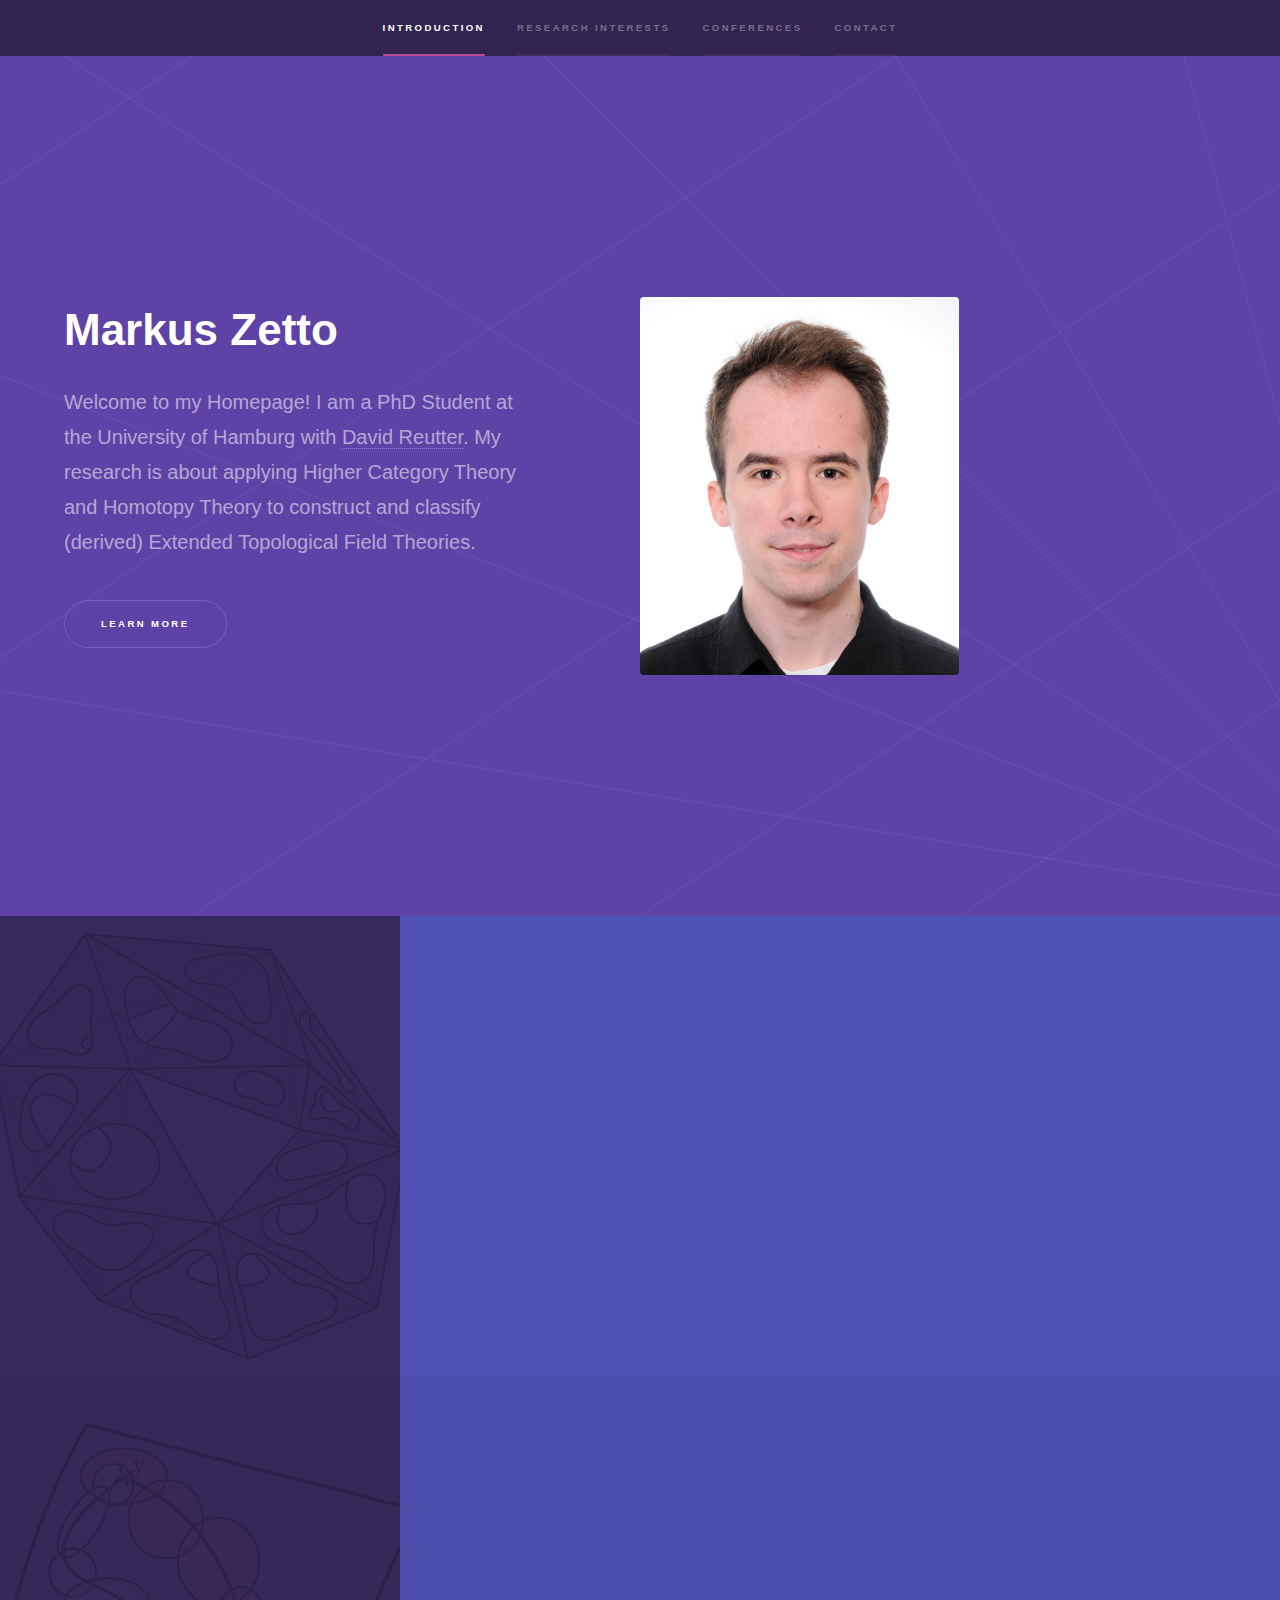
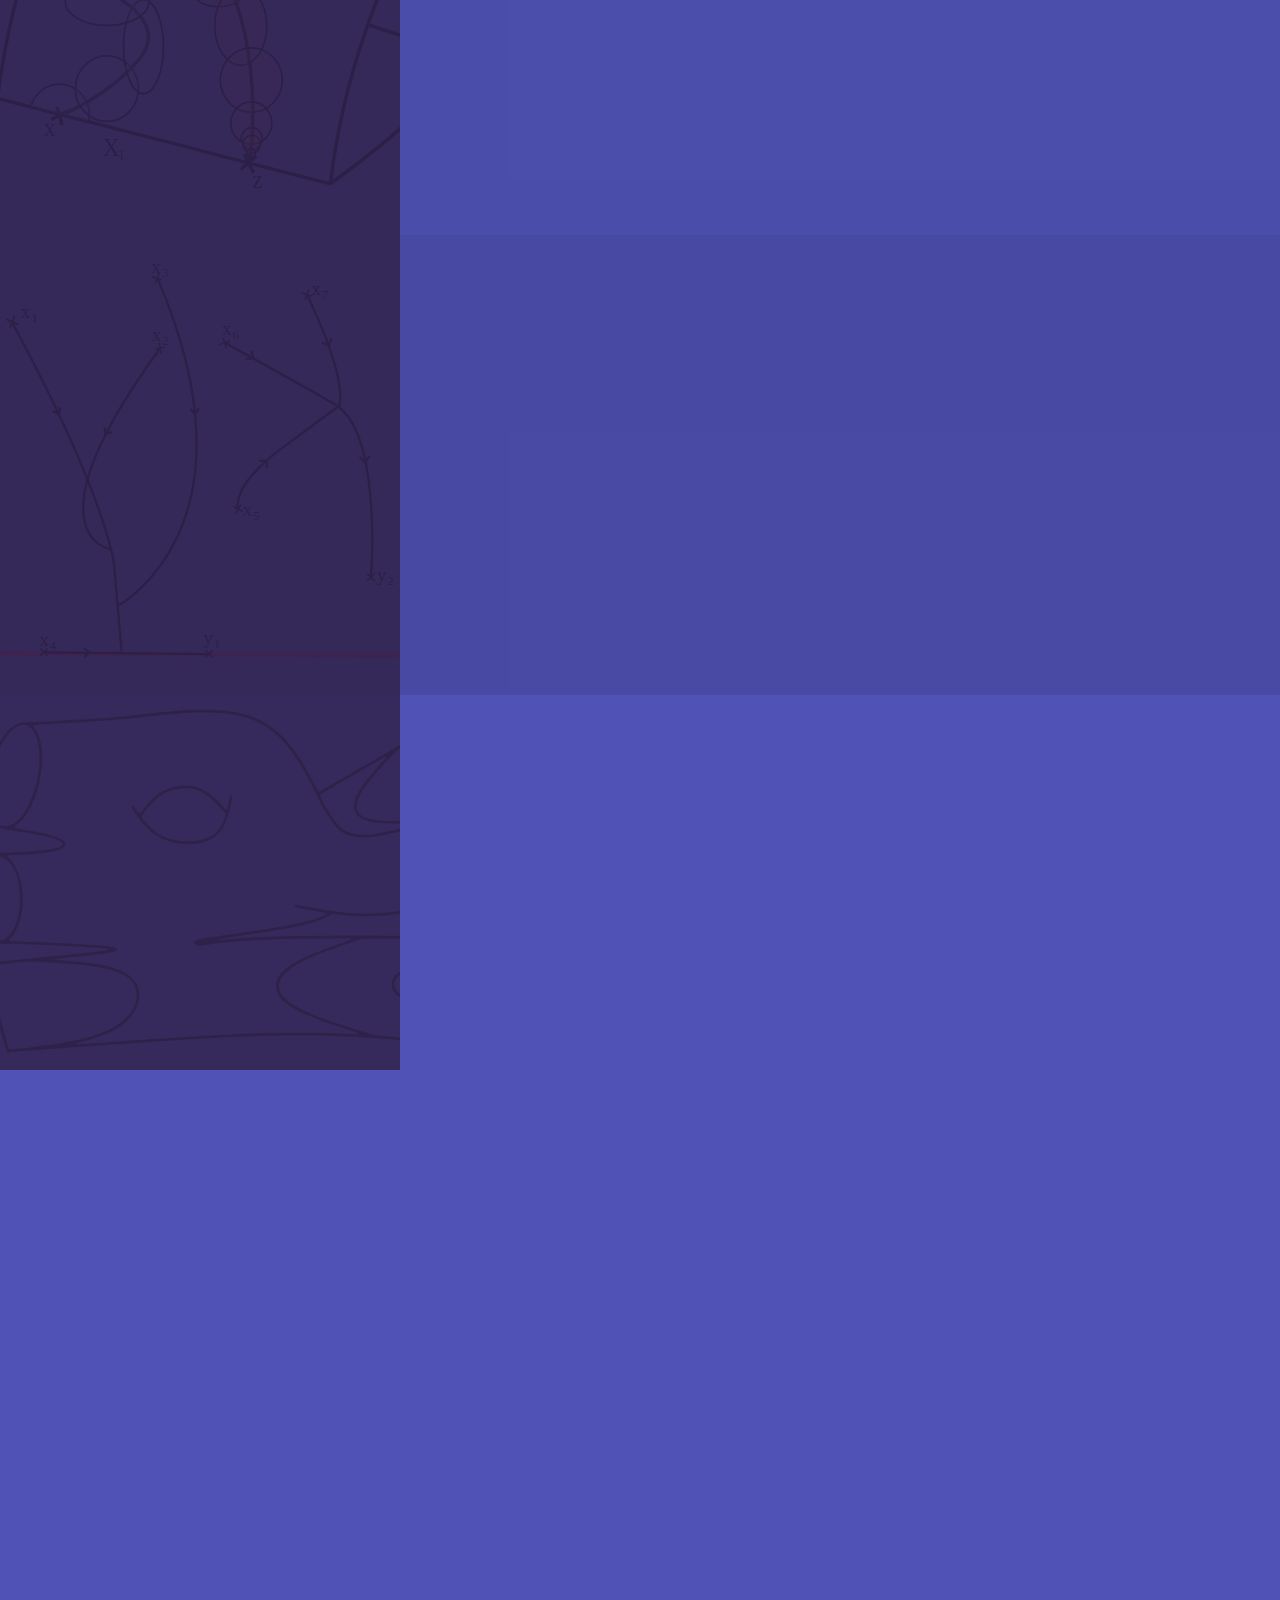
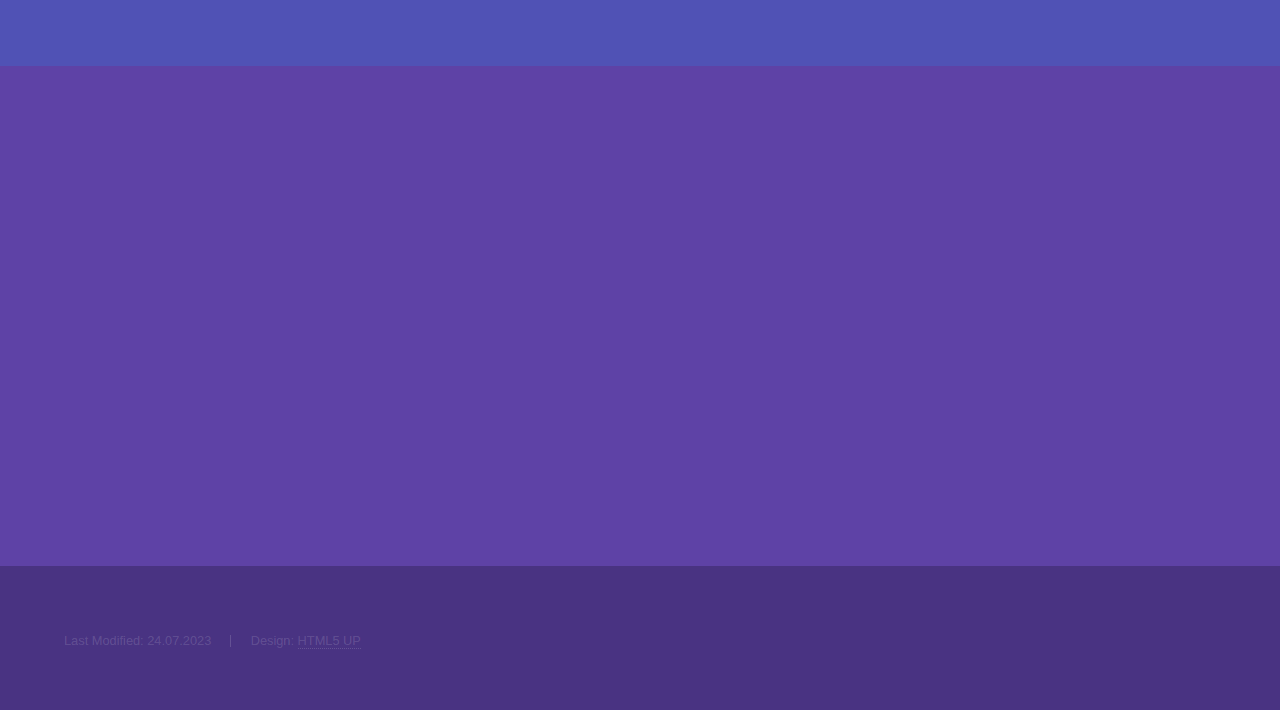
==== commit 1c05c851: "downsample" ====
--- a/index.html
+++ b/index.html
@@ -52,7 +52,7 @@
 									</ul>
 								</div>
 								<div class="col-4 col-5-large col-12-medium">
-									<span class="image portr"><img src="images/photo_crop.jpg" alt=""></span>
+									<span class="image portr"><img src="images/photo_crop_down4.jpg" alt=""></span>
 								</div>
 						</div>
 						<!--div class="inner">
--- a/assets/css/main.css
+++ b/assets/css/main.css
@@ -2619,7 +2619,7 @@
 
 		.image.portr {
 			display: block;
-			margin: 0 2em 0em 6em;
+			margin: 0 10em 2em 6em;
 			width: 100%;
 		}
 
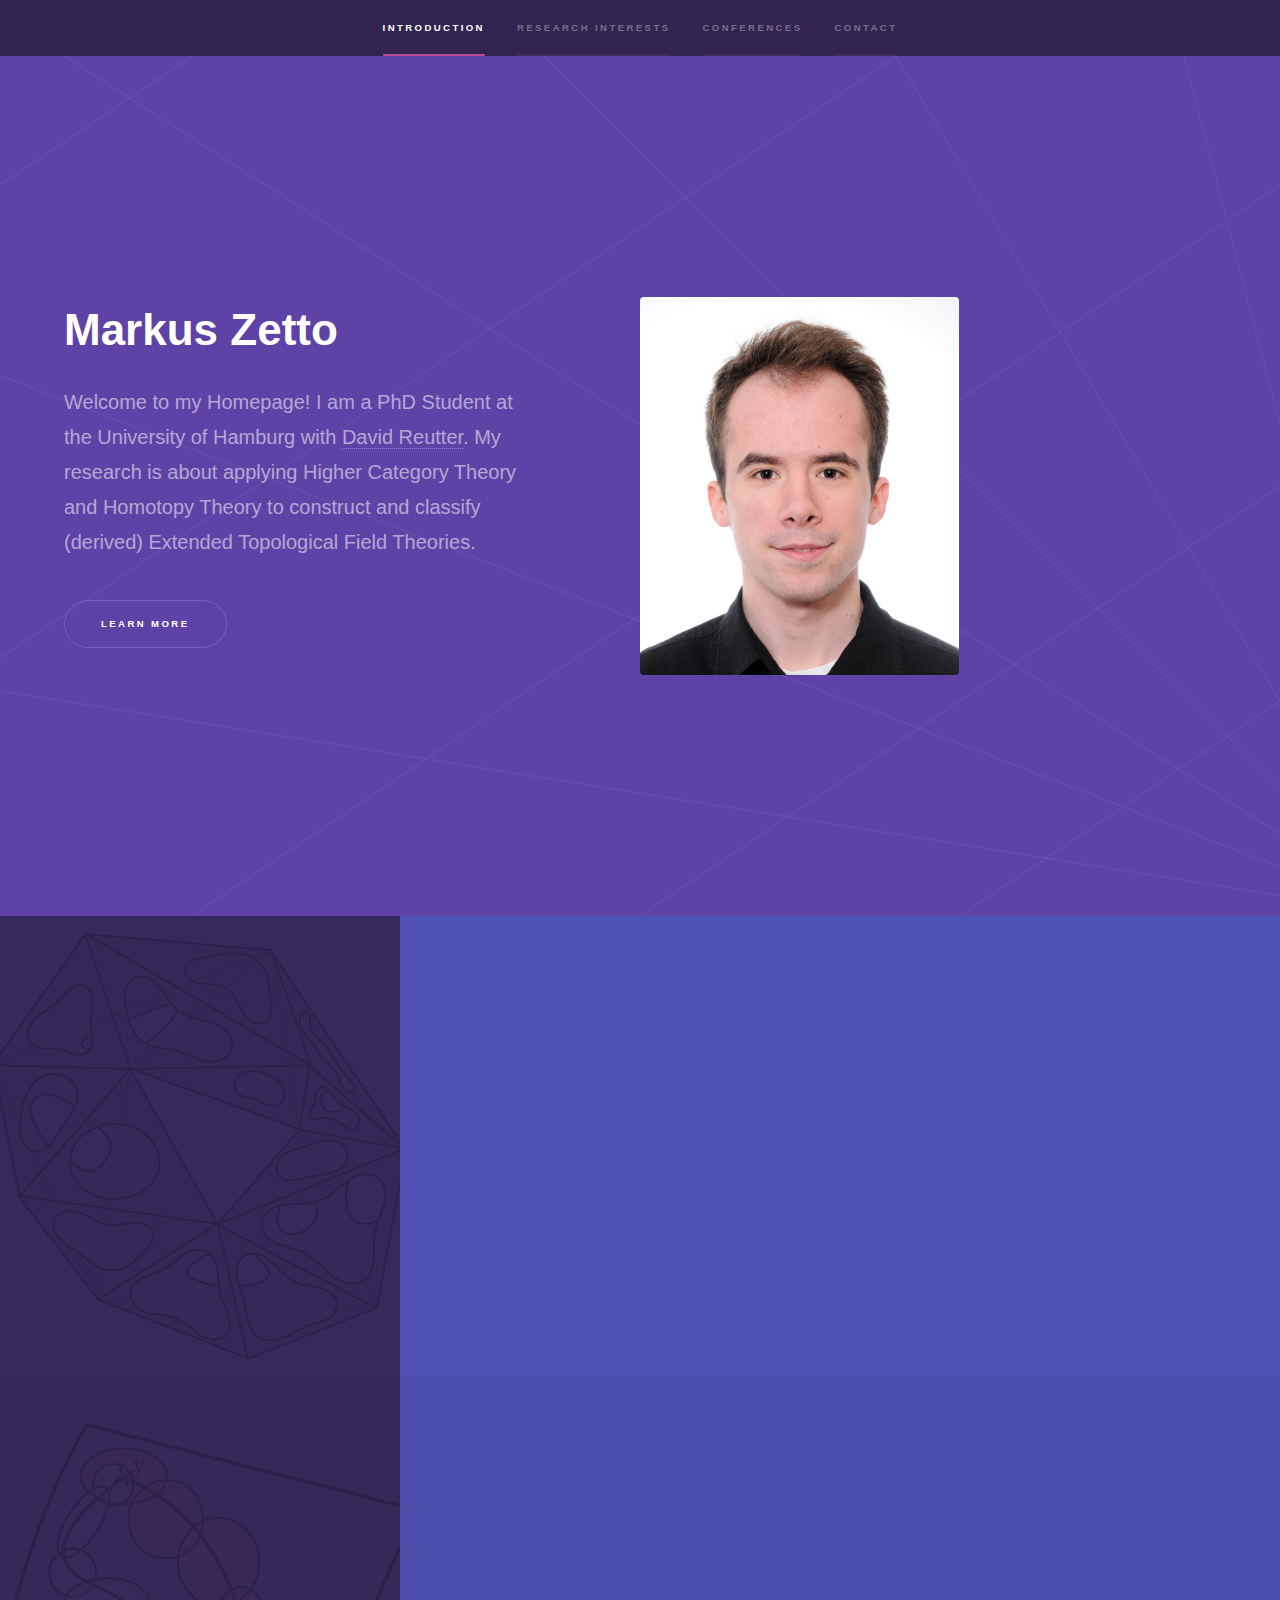
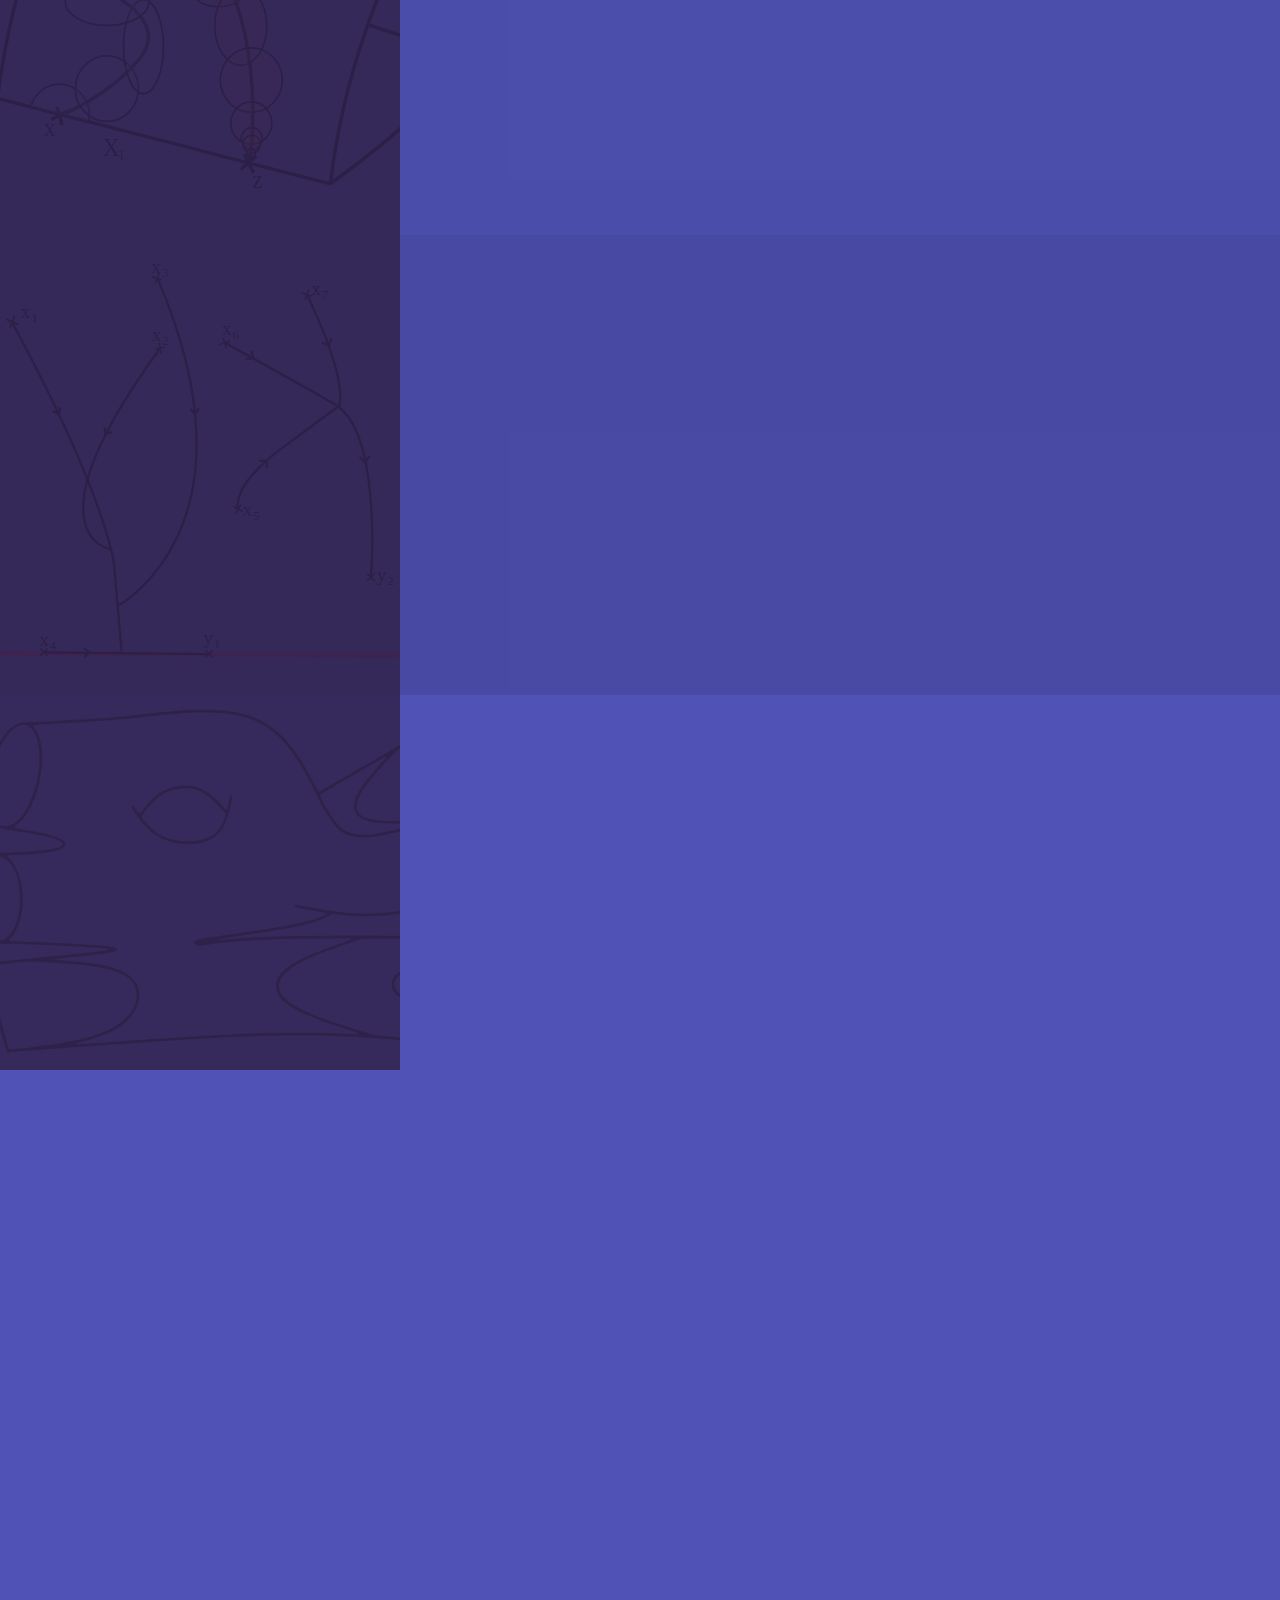
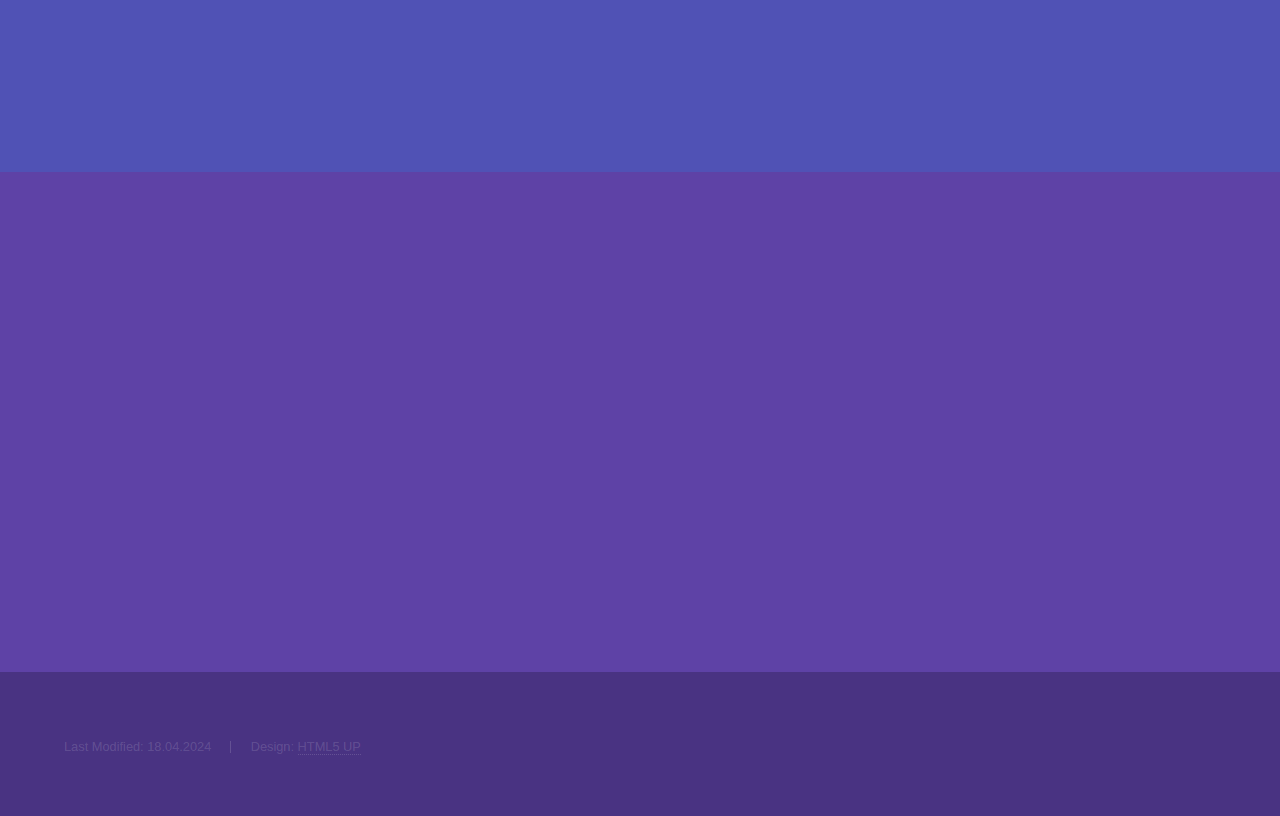
==== commit 014dd05b: "added slides" ====
--- a/index.html
+++ b/index.html
@@ -51,7 +51,7 @@
 										<li><a href="#one" class="button scrolly">Learn more</a></li>
 									</ul>
 								</div>
-								<div class="col-4 col-5-large col-12-medium">
+								<div class="col-3 col-5-large col-12-medium">
 									<span class="image portr"><img src="images/photo_crop_down4.jpg" alt=""></span>
 								</div>
 						</div>
@@ -115,7 +115,7 @@
 							<div class="content">
 								<div class="inner">
 									<h2> Further Interests </h2>
-									<p>Higher Category Theory and Higher Algebra, Derived & Spectral Algebraic Geometry, Factorization Algebras, Stratified Homotopy Theory and Topology of Stratified Manifolds, Factorization Algebras. I want to learn more about Fusion Categories & State Sums, Algebraic K-Theory, Exodromy & étale homotopy theory, Chromatic Homotopy Theory.</p>
+									<p>Higher Category Theory and Higher Algebra, Derived & Spectral Algebraic Geometry, Factorization Algebras, Stratified Homotopy Theory and Topology of Stratified Manifolds. I want to learn more about Fusion Categories & State Sums, Algebraic K-Theory, Exodromy & étale homotopy theory, Chromatic Homotopy Theory.</p>
 									<!--p>Maybe you are interested in <a href="notes.html">Notes and Miscellaneous</a>.</p-->
 									<ul class="actions">
 										<li><a href="notes.html" class="button">Notes and Miscellaneous</a></li>
@@ -132,7 +132,7 @@
 						<div class="inner">
 							<h2>Visited Conferences</h2>
 							<div class="table-wrapper">
-										<table class="alt">
+										<table  style="white-space:nowrap;" class="alt">
 											<thead>
 												<tr>
 													<th>Time</th>
@@ -141,6 +141,16 @@
 												</tr>
 											</thead>
 											<tbody>
+												<tr>
+													<td>15.-19.04.2024</td>
+													<td>(∞,n)-Categories and their applications</td>
+													<td>Kiel, Germany</td>
+												</tr>
+												<tr>
+													<td>08.-09.2024</td>
+													<td>Bavarian Geometry & Topology Meeting XII</td>
+													<td>Kiel, Germany</td>
+												</tr>
 												<tr>
 													<td>18.-22.09.2023</td>
 													<td>Conference on Characteristic Classes and Singular Spaces</td>
@@ -302,7 +312,7 @@
 			<footer id="footer" class="wrapper style1-alt">
 				<div class="inner">
 					<ul class="menu">
-						<li>Last Modified: 24.07.2023</li><li>Design: <a href="http://html5up.net">HTML5 UP</a></li>
+						<li>Last Modified: 18.04.2024</li><li>Design: <a href="http://html5up.net">HTML5 UP</a></li>
 					</ul>
 				</div>
 			</footer>
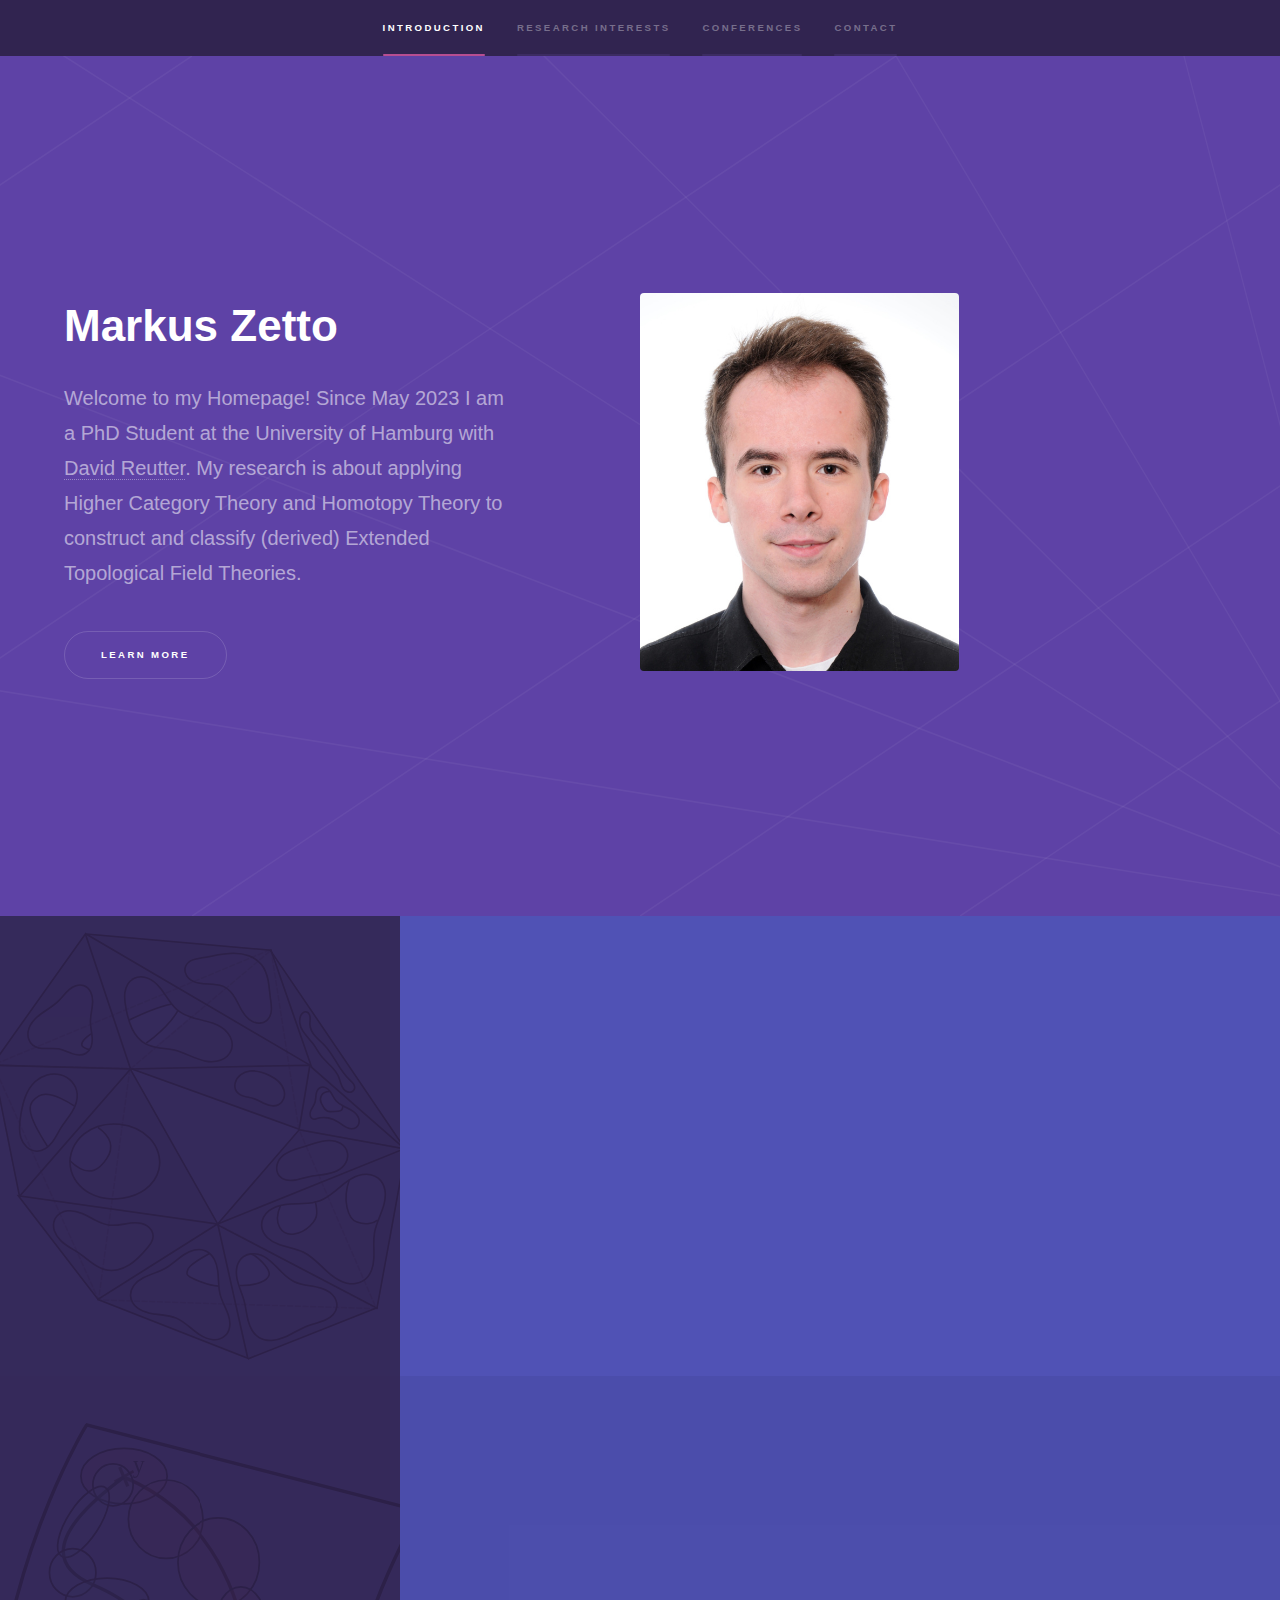
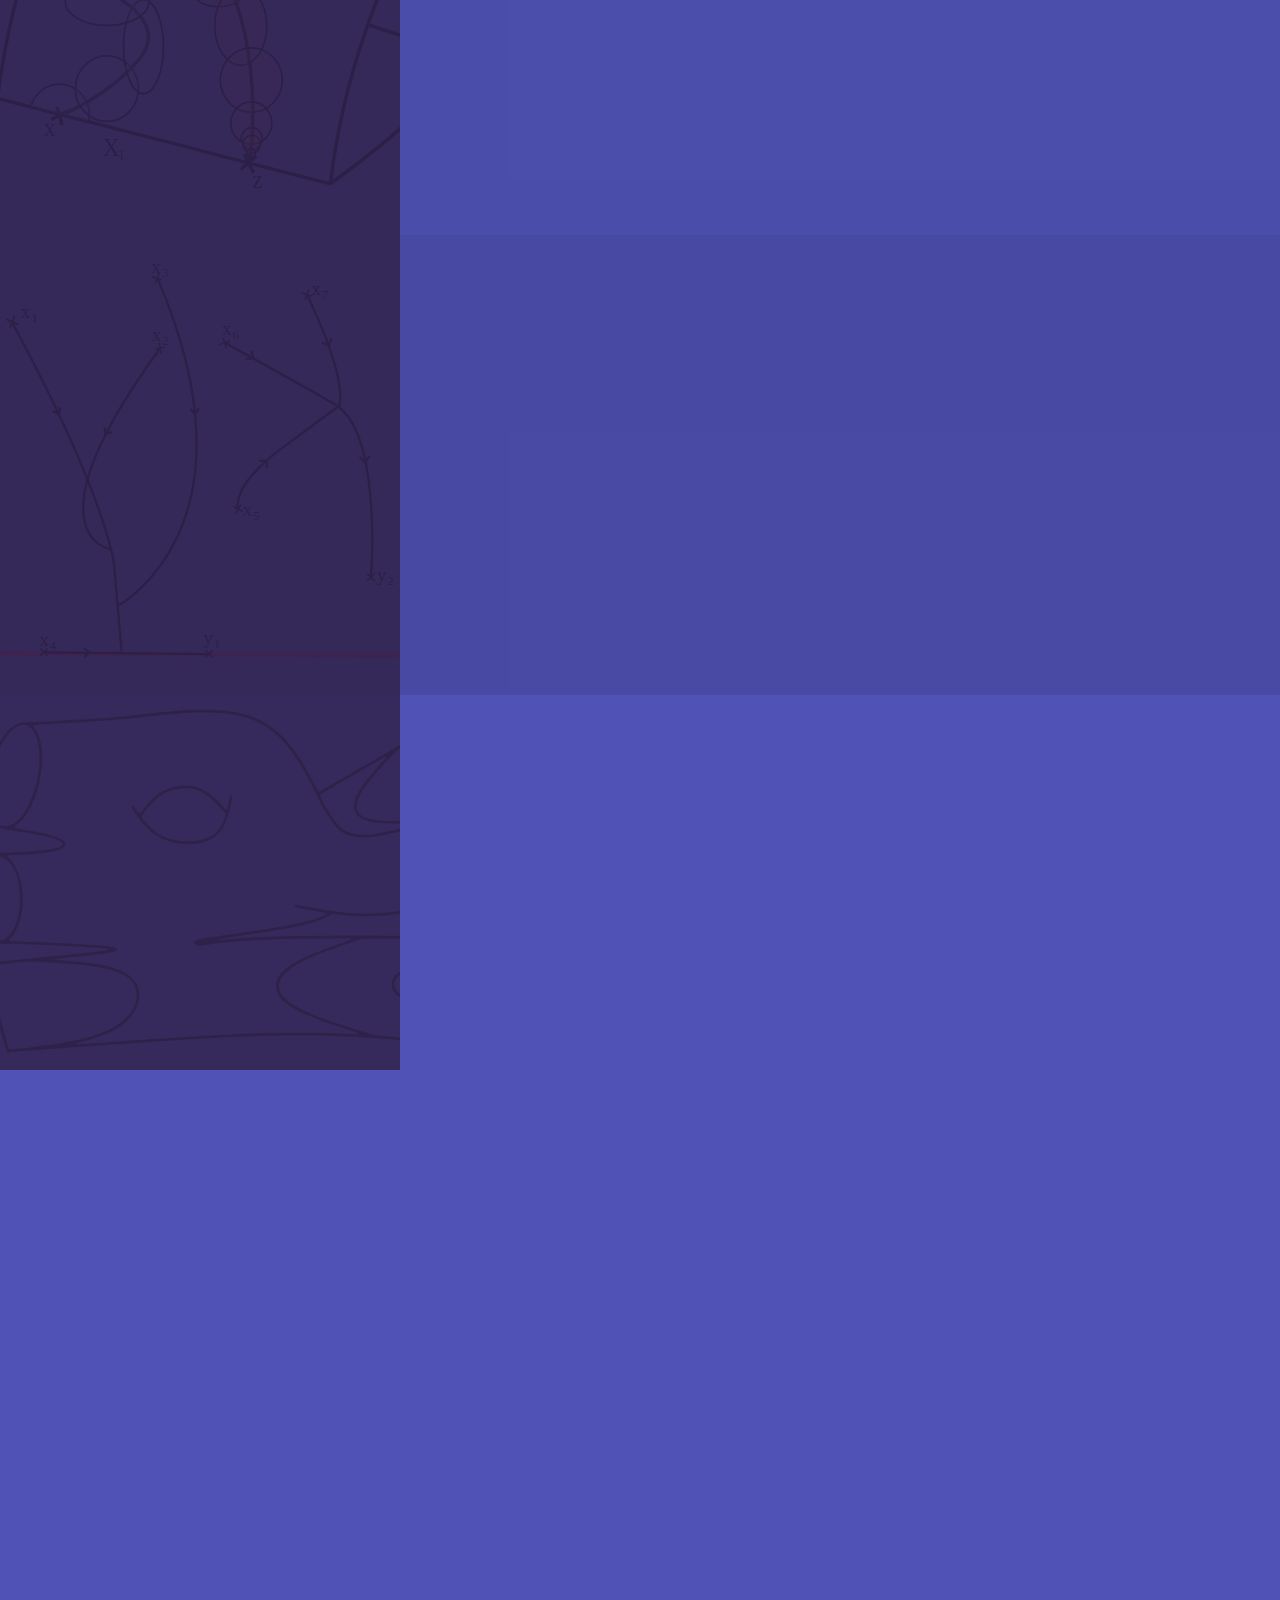
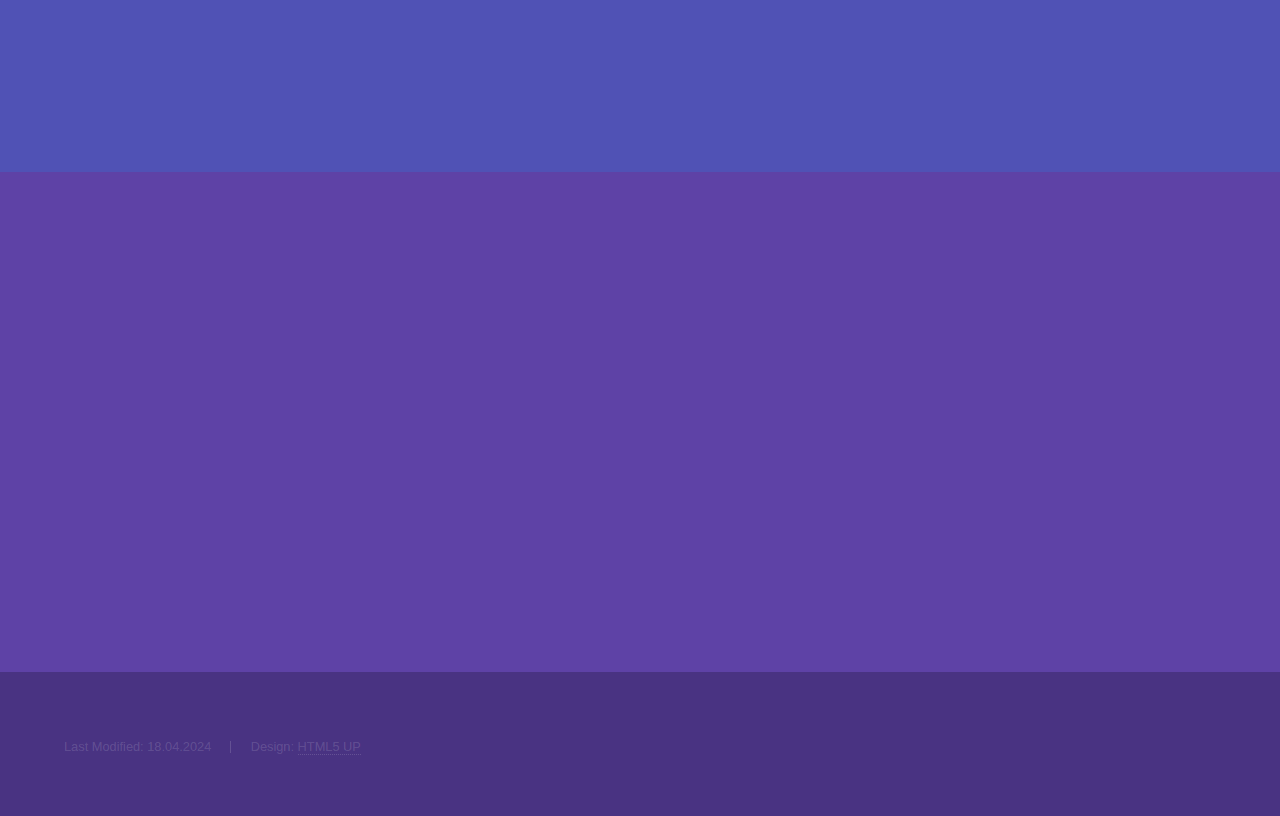
==== commit b443d92b: "typso" ====
--- a/index.html
+++ b/index.html
@@ -46,7 +46,7 @@
 						<div class="inner row">
 								<div class="col-8 col-5-large col-12-medium">
 									<h1>Markus Zetto</h1>
-									<p>Welcome to my Homepage! I am a PhD Student at the University of Hamburg with <a href="https://www.davidreutter.com/">David Reutter</a>. My research is about applying Higher Category Theory and Homotopy Theory to construct and classify (derived) Extended Topological Field Theories.</p>
+									<p>Welcome to my Homepage! Since May 2023 I am a PhD Student at the University of Hamburg with <a href="https://www.davidreutter.com/">David Reutter</a>. My research is about applying Higher Category Theory and Homotopy Theory to construct and classify (derived) Extended Topological Field Theories.</p>
 									<ul class="actions">
 										<li><a href="#one" class="button scrolly">Learn more</a></li>
 									</ul>
@@ -115,7 +115,7 @@
 							<div class="content">
 								<div class="inner">
 									<h2> Further Interests </h2>
-									<p>Higher Category Theory and Higher Algebra, Derived & Spectral Algebraic Geometry, Factorization Algebras, Stratified Homotopy Theory and Topology of Stratified Manifolds. I want to learn more about Fusion Categories & State Sums, Algebraic K-Theory, Exodromy & étale homotopy theory, Chromatic Homotopy Theory.</p>
+									<p>Higher Category Theory and Higher Algebra, Derived & Spectral Algebraic Geometry, Factorization Algebras, Stratified Homotopy Theory and Topology of Stratified Manifolds. I want to learn more about Fusion Categories & State Sums, Algebraic K-Theory, Exodromy & Étale homotopy theory, Chromatic Homotopy Theory.</p>
 									<!--p>Maybe you are interested in <a href="notes.html">Notes and Miscellaneous</a>.</p-->
 									<ul class="actions">
 										<li><a href="notes.html" class="button">Notes and Miscellaneous</a></li>
@@ -147,7 +147,7 @@
 													<td>Kiel, Germany</td>
 												</tr>
 												<tr>
-													<td>08.-09.2024</td>
+													<td>08.-09.04.2024</td>
 													<td>Bavarian Geometry & Topology Meeting XII</td>
 													<td>Kiel, Germany</td>
 												</tr>
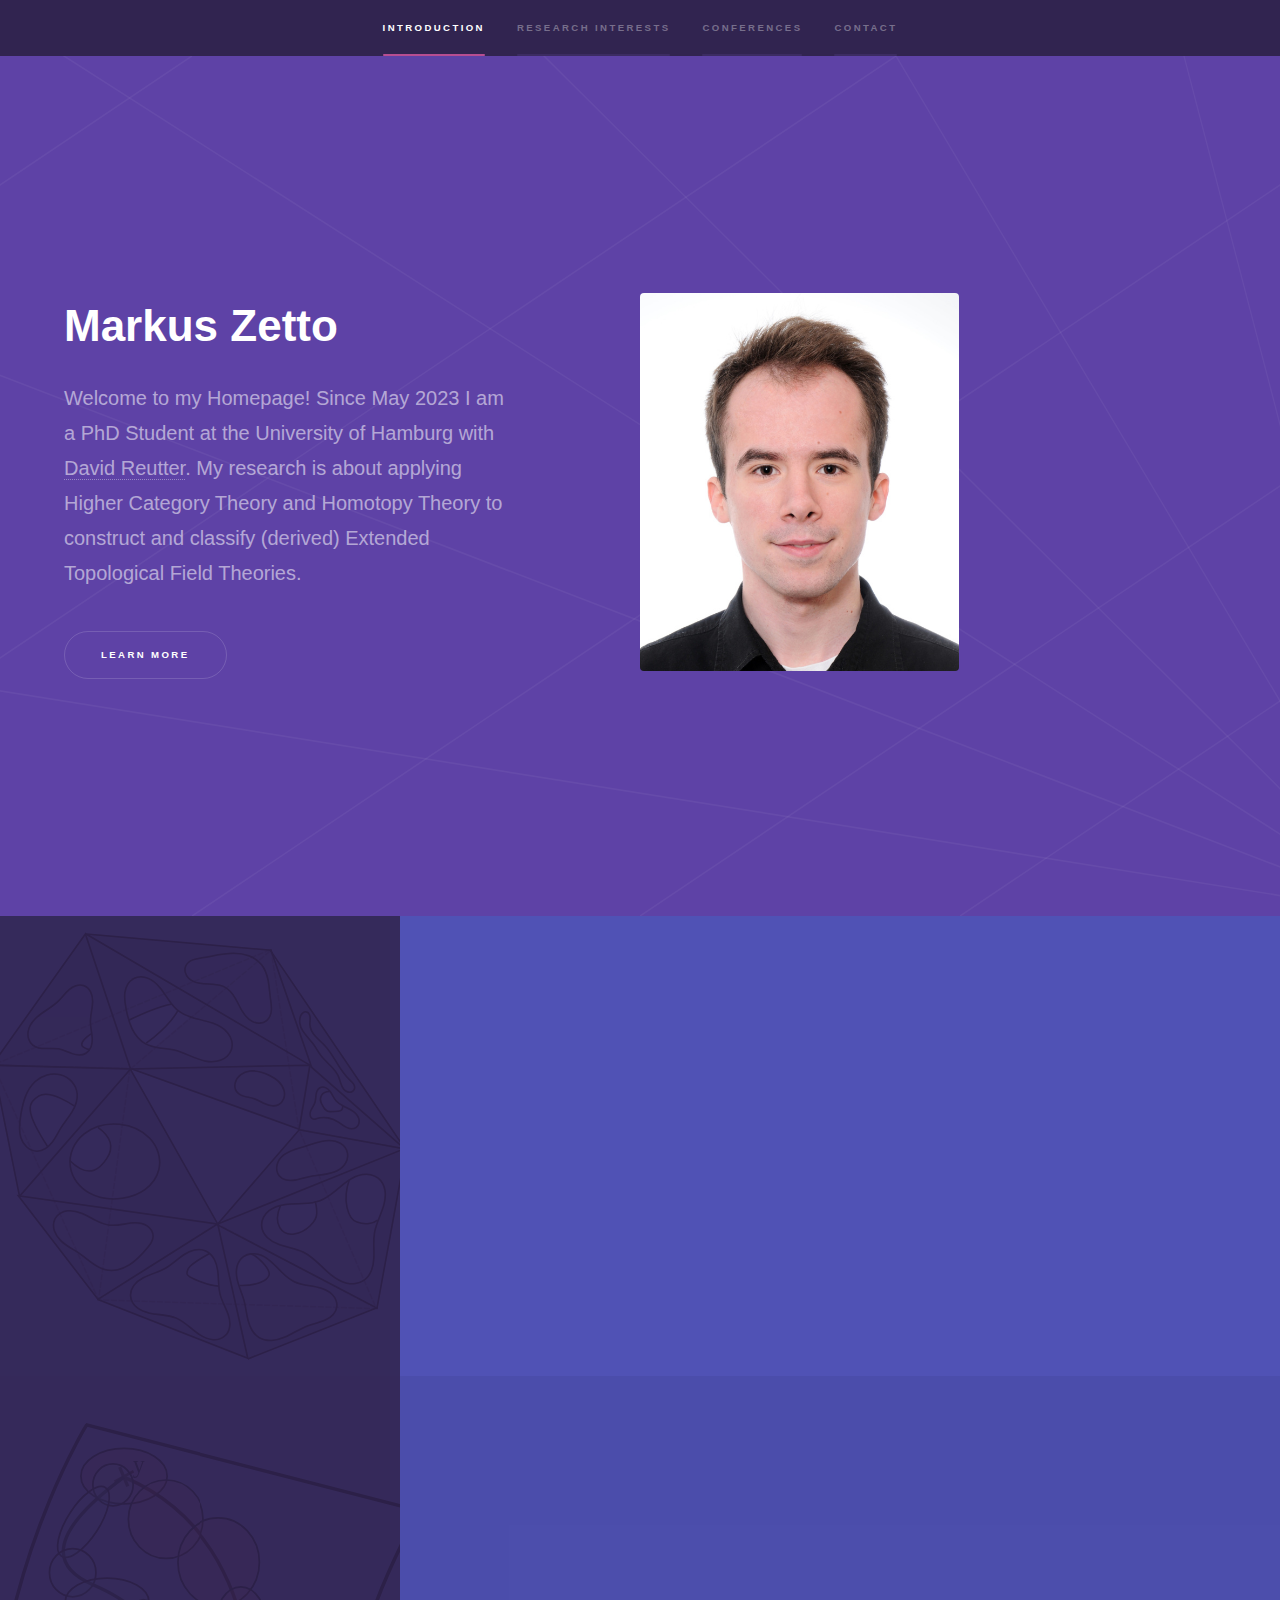
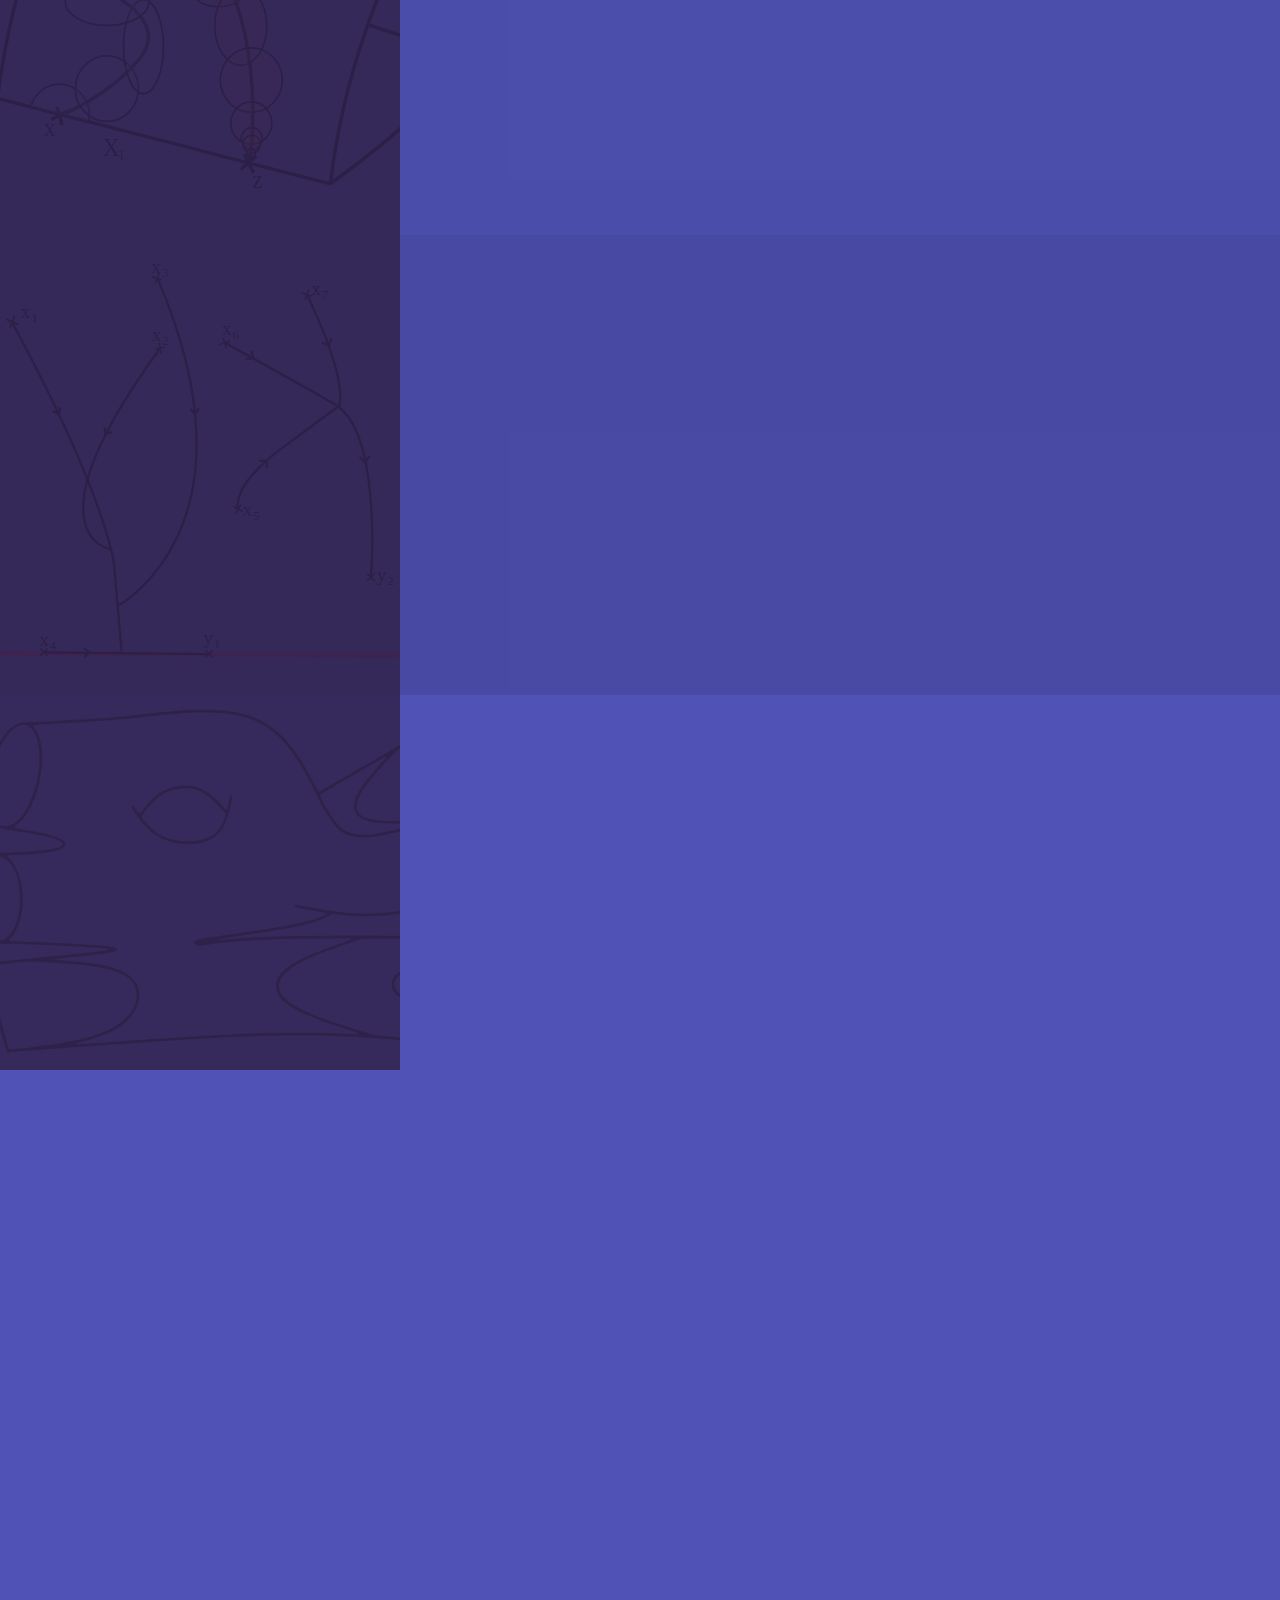
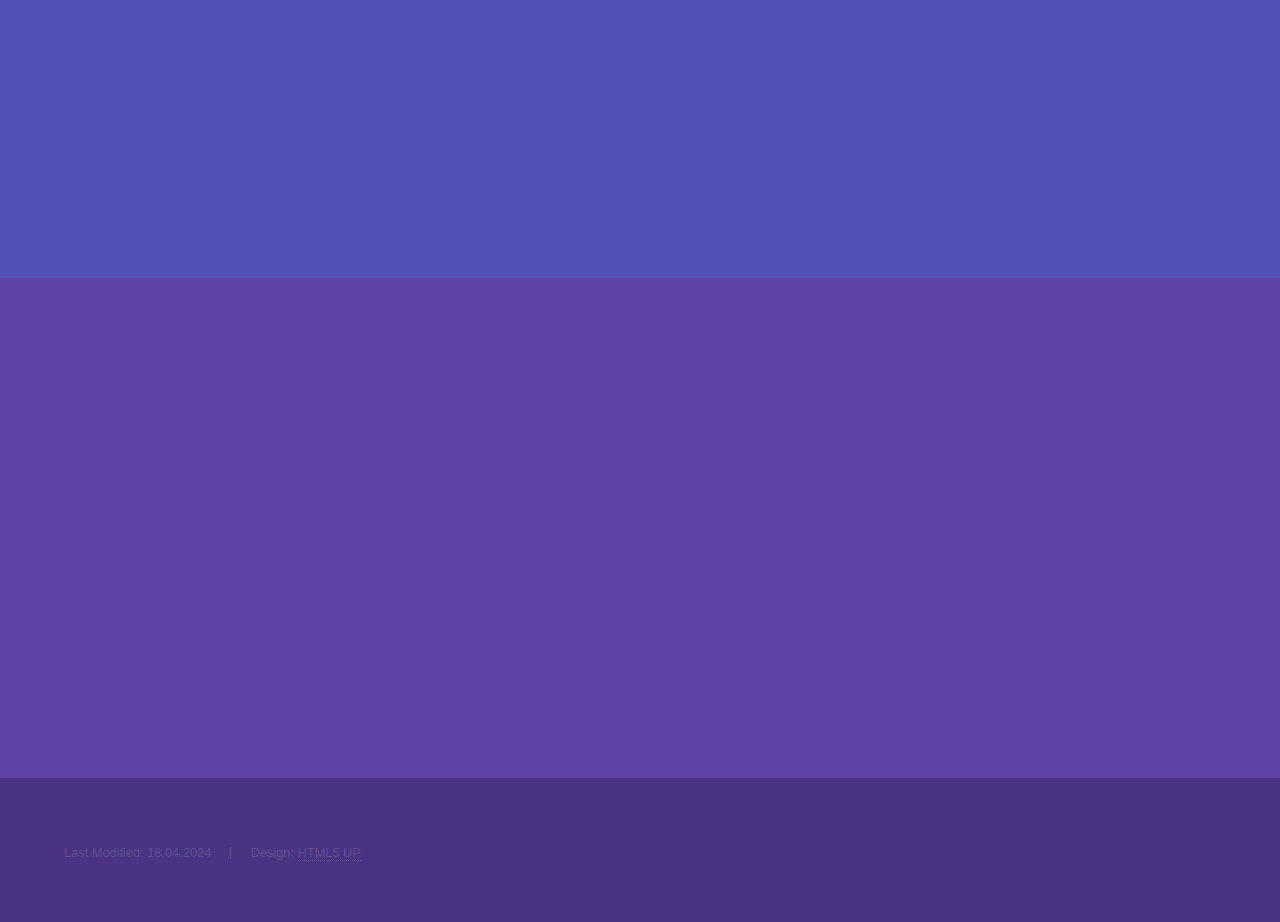
==== commit 1b4f0ac8: "conferences" ====
--- a/index.html
+++ b/index.html
@@ -142,14 +142,24 @@
 											</thead>
 											<tbody>
 												<tr>
+													<td>09.-13.09.2024</td>
+													<td>Workshop on "Dualisable Categories & Continuous K-theory"</td>
+													<td>Bonn, Germany</td>
+												</tr>
+												<tr>
+													<td>10.-14.06.2024</td>
+													<td>Masterclass: Continuous K-theory, dualizable and rigid categories</td>
+													<td>Copenhagen, Danemark</td>
+												</tr>
+												<tr>
 													<td>15.-19.04.2024</td>
 													<td>(∞,n)-Categories and their applications</td>
-													<td>Kiel, Germany</td>
+													<td>Utrecht, Netherlands</td>
 												</tr>
 												<tr>
 													<td>08.-09.04.2024</td>
 													<td>Bavarian Geometry & Topology Meeting XII</td>
-													<td>Kiel, Germany</td>
+													<td>Regensburg, Germany</td>
 												</tr>
 												<tr>
 													<td>18.-22.09.2023</td>
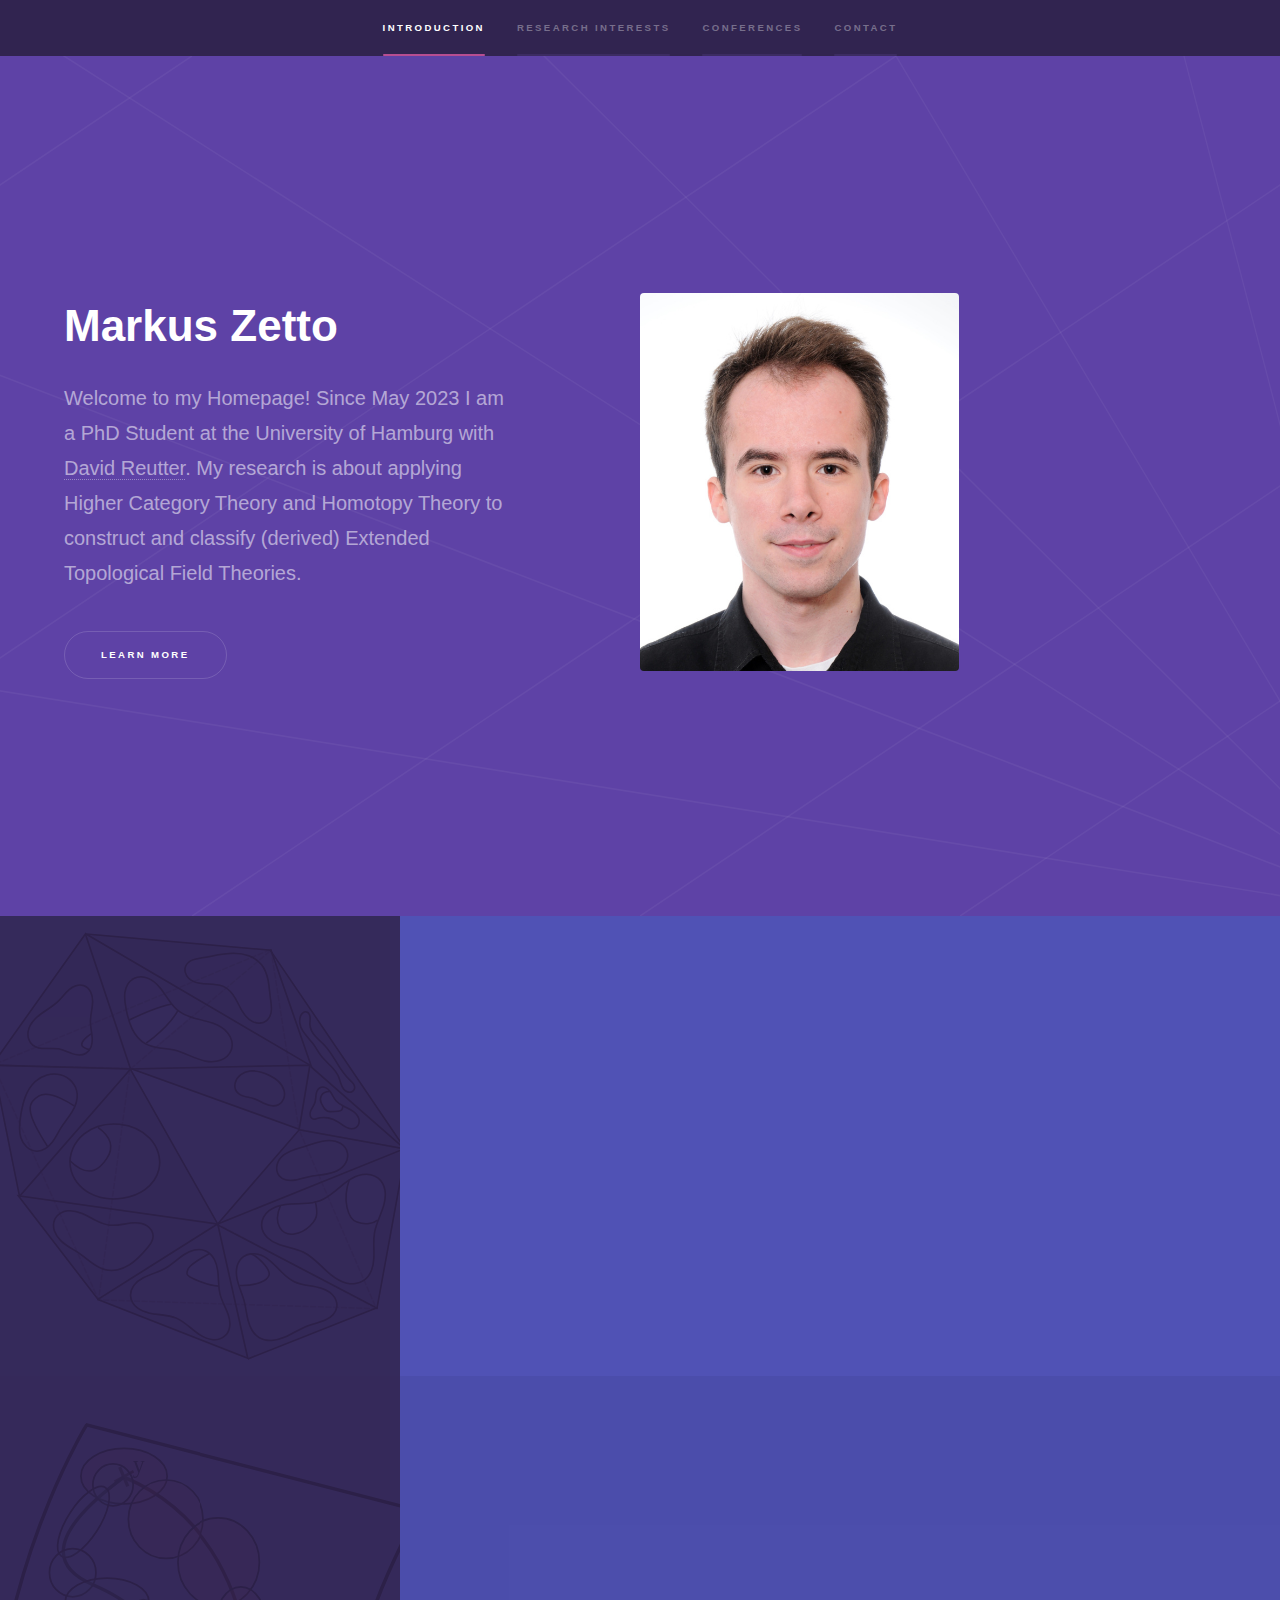
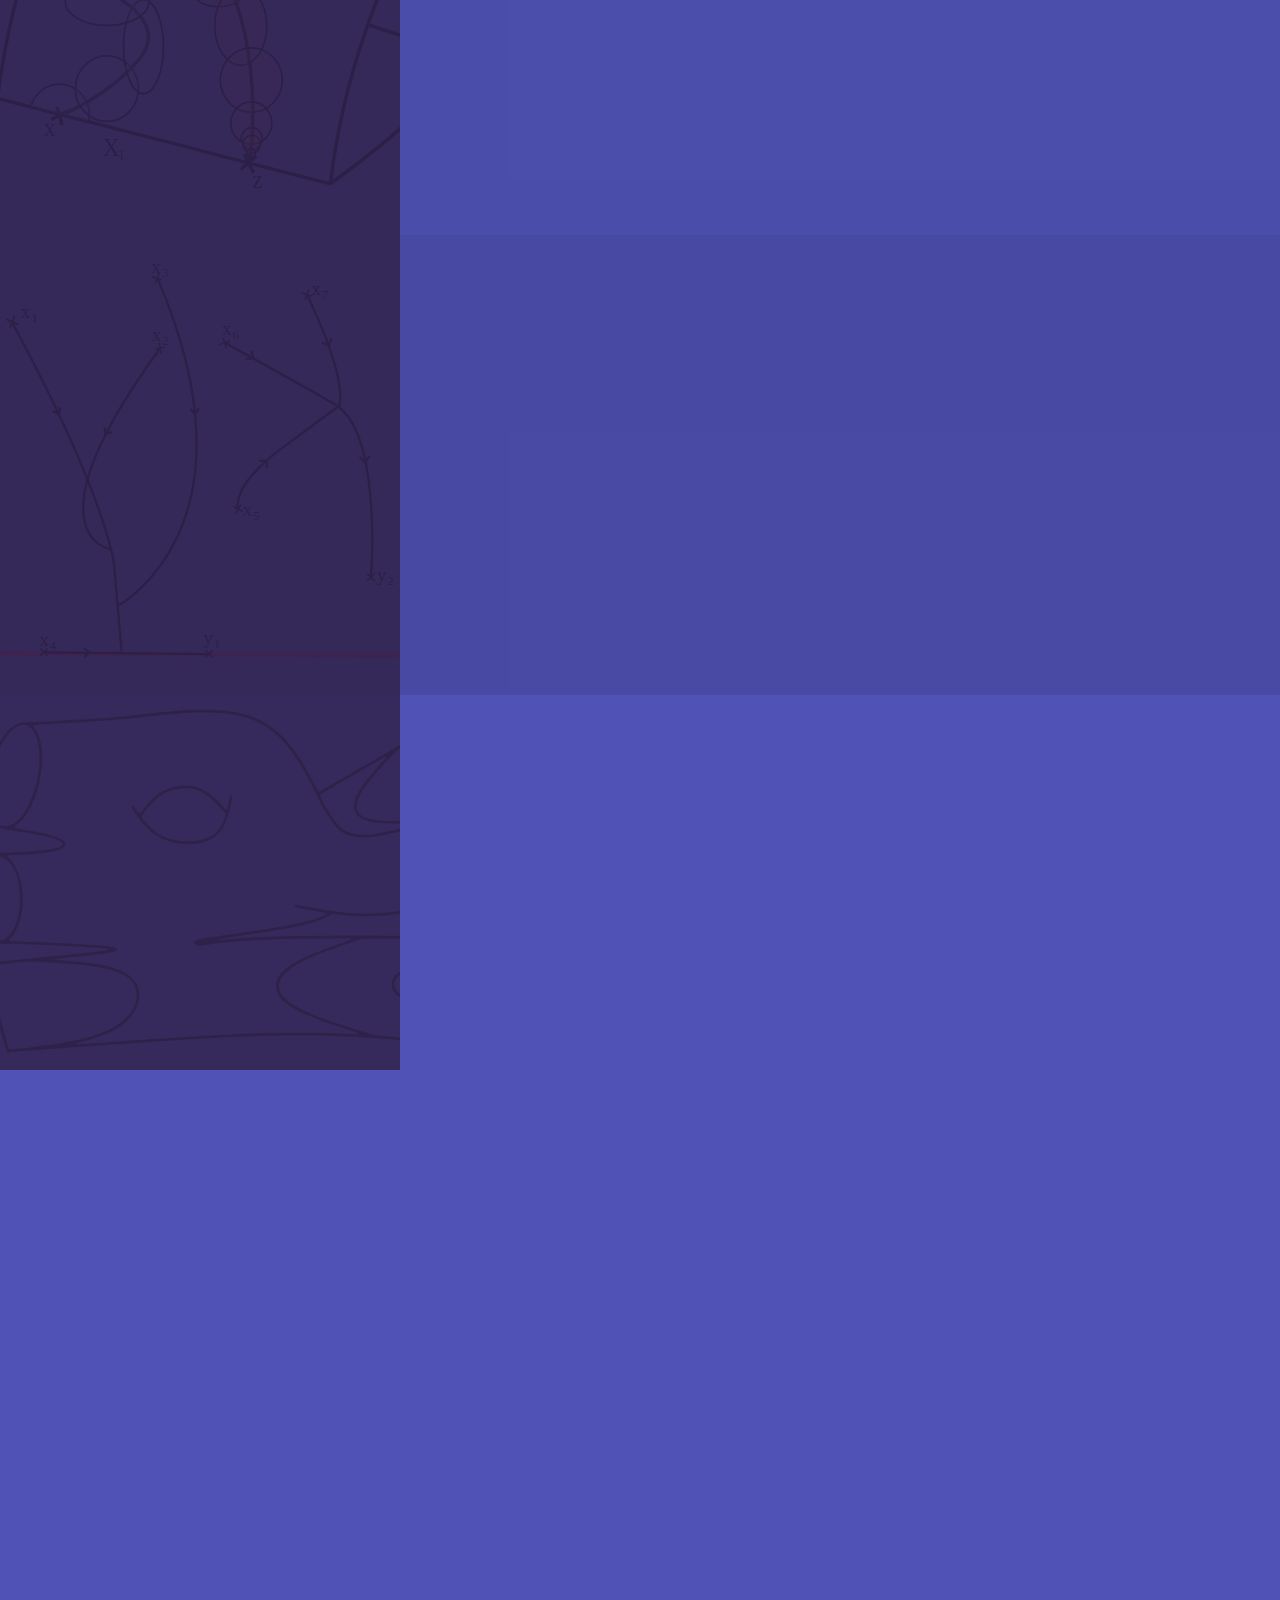
==== commit f9874f9c: "small changes" ====
--- a/index.html
+++ b/index.html
@@ -160,6 +160,11 @@
 													<td>08.-09.04.2024</td>
 													<td>Bavarian Geometry & Topology Meeting XII</td>
 													<td>Regensburg, Germany</td>
+												</tr>
+												<tr>
+													<td>19.01.2024</td>
+													<td>16th Seminar on Conformal Field Theory</td>
+													<td>Darmstadt, Germany</td>
 												</tr>
 												<tr>
 													<td>18.-22.09.2023</td>
@@ -322,7 +327,7 @@
 			<footer id="footer" class="wrapper style1-alt">
 				<div class="inner">
 					<ul class="menu">
-						<li>Last Modified: 18.04.2024</li><li>Design: <a href="http://html5up.net">HTML5 UP</a></li>
+						<li>Last Modified: 18.07.2024</li><li>Design: <a href="http://html5up.net">HTML5 UP</a></li>
 					</ul>
 				</div>
 			</footer>
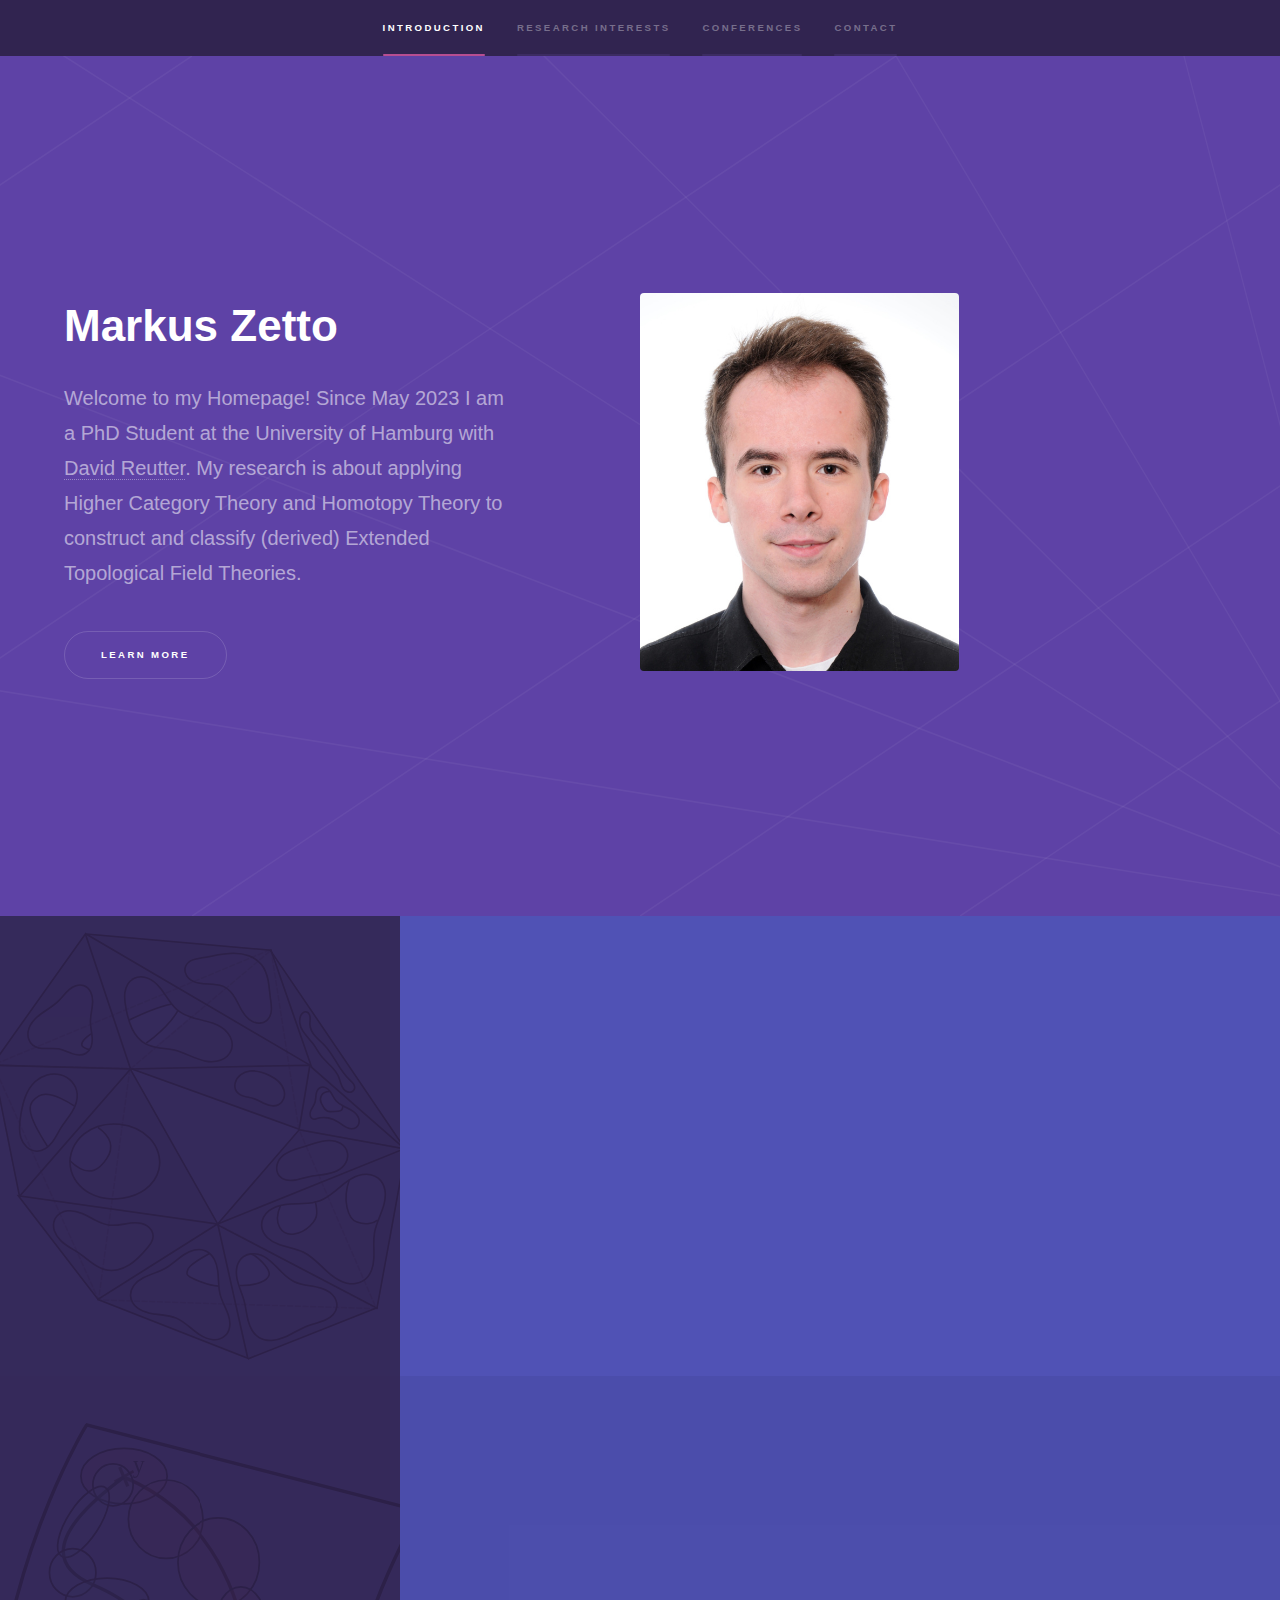
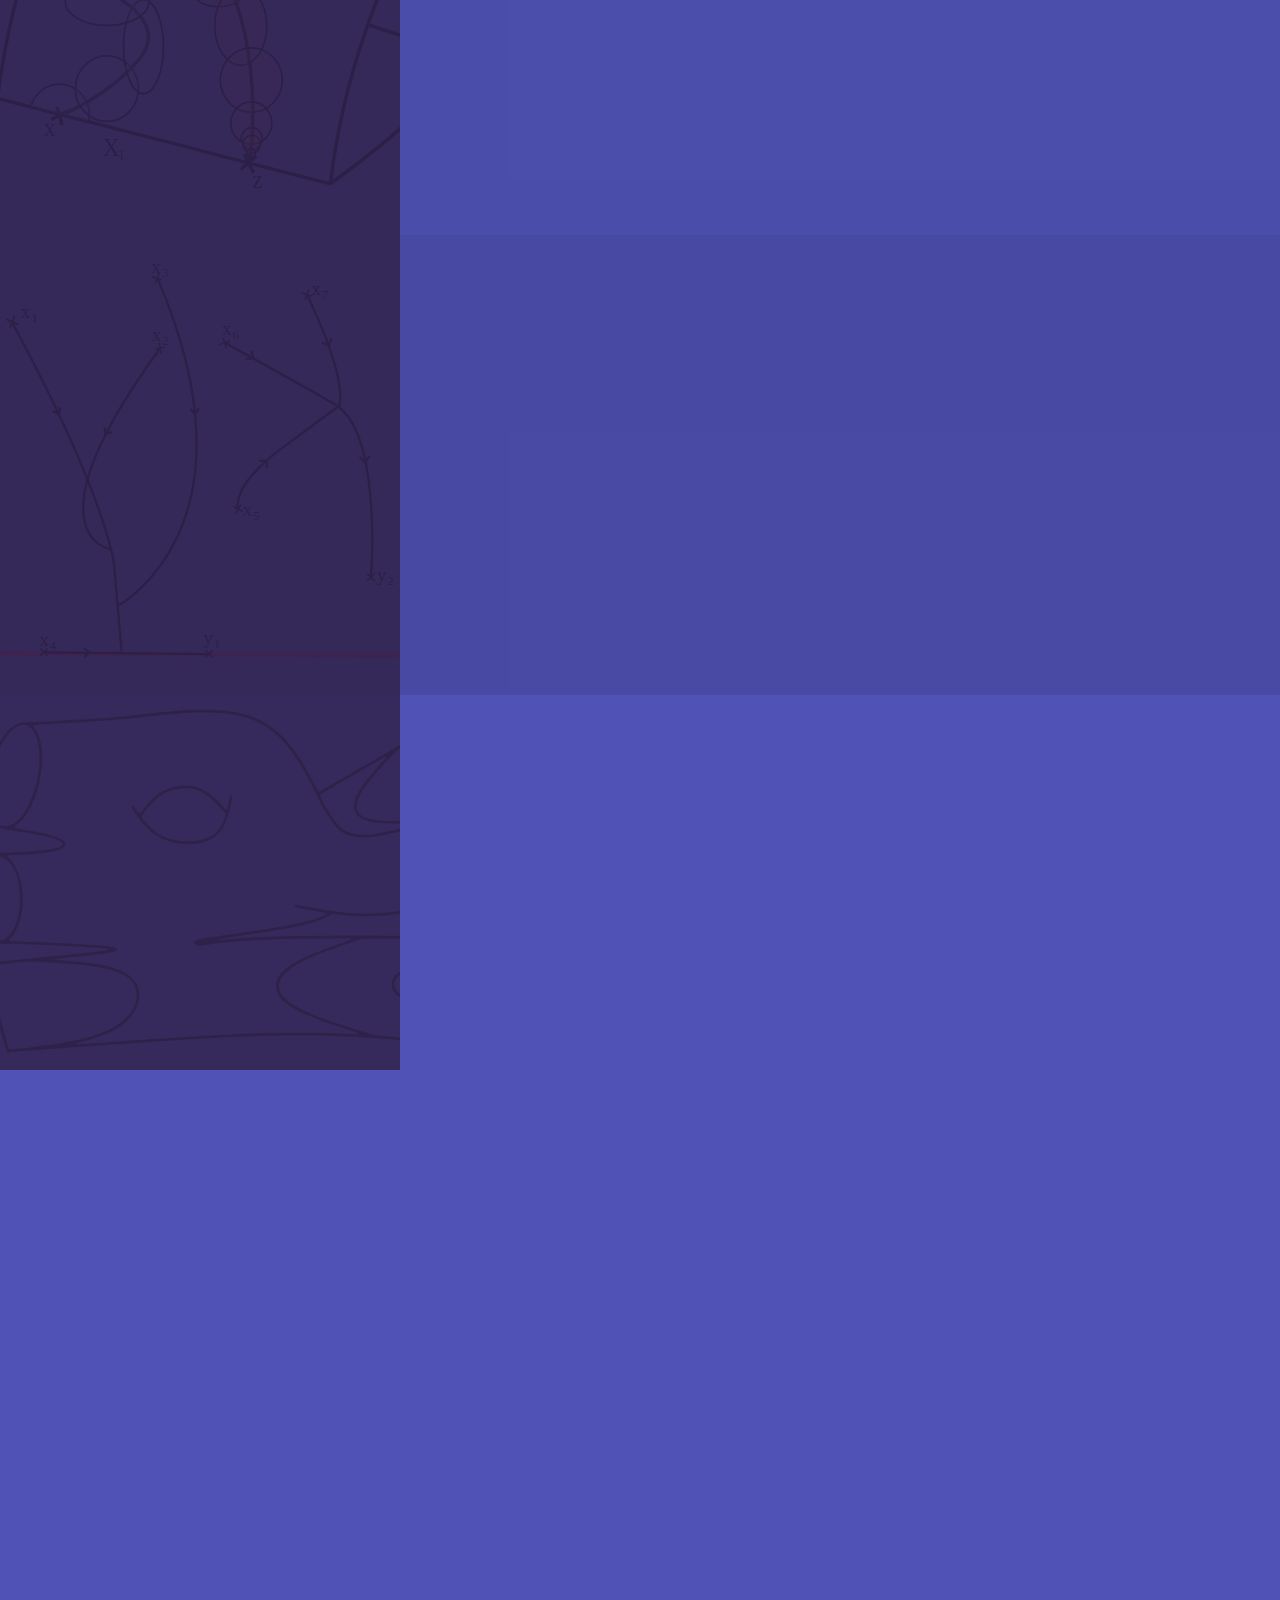
==== commit 9b28f5ca: "update" ====
--- a/index.html
+++ b/index.html
@@ -141,6 +141,11 @@
 												</tr>
 											</thead>
 											<tbody>
+												<tr>
+													<td>23.-27.09.2024</td>
+													<td>Scottish Talbot On Algebra and Topology - "Higher tensor categories and their extensions"</td>
+													<td>Glenmore, Scotland</td>
+												</tr>
 												<tr>
 													<td>09.-13.09.2024</td>
 													<td>Workshop on "Dualisable Categories & Continuous K-theory"</td>
@@ -293,7 +298,7 @@
 								<li>
 									<h3>Address</h3>
 									<span>Markus Zetto <br \>
-									Room 4.30 <br />
+									Room 4.32 <br />
 									Bundesstraße 55 <br />
 									20146 Hamburg<br />
 									Germany</span>
@@ -301,7 +306,7 @@
 								<li>
 									<!--h3>Email</h3-->
 									<b>Email: </b><a href="mailto:[firstname].[lastname]@uni-hamburg.de">[firstname].[lastname]@uni-hamburg.de</a> <br />
-									<b>Phone: </b><span>+49-40-42838-4130</span>
+									<b>Phone: </b><span>+49-40-42838-5305</span>
 								</li>
 								<!--li>
 									<h3>Phone</h3>
@@ -327,7 +332,7 @@
 			<footer id="footer" class="wrapper style1-alt">
 				<div class="inner">
 					<ul class="menu">
-						<li>Last Modified: 18.07.2024</li><li>Design: <a href="http://html5up.net">HTML5 UP</a></li>
+						<li>Last Modified: 09.12.2024</li><li>Design: <a href="http://html5up.net">HTML5 UP</a></li>
 					</ul>
 				</div>
 			</footer>
